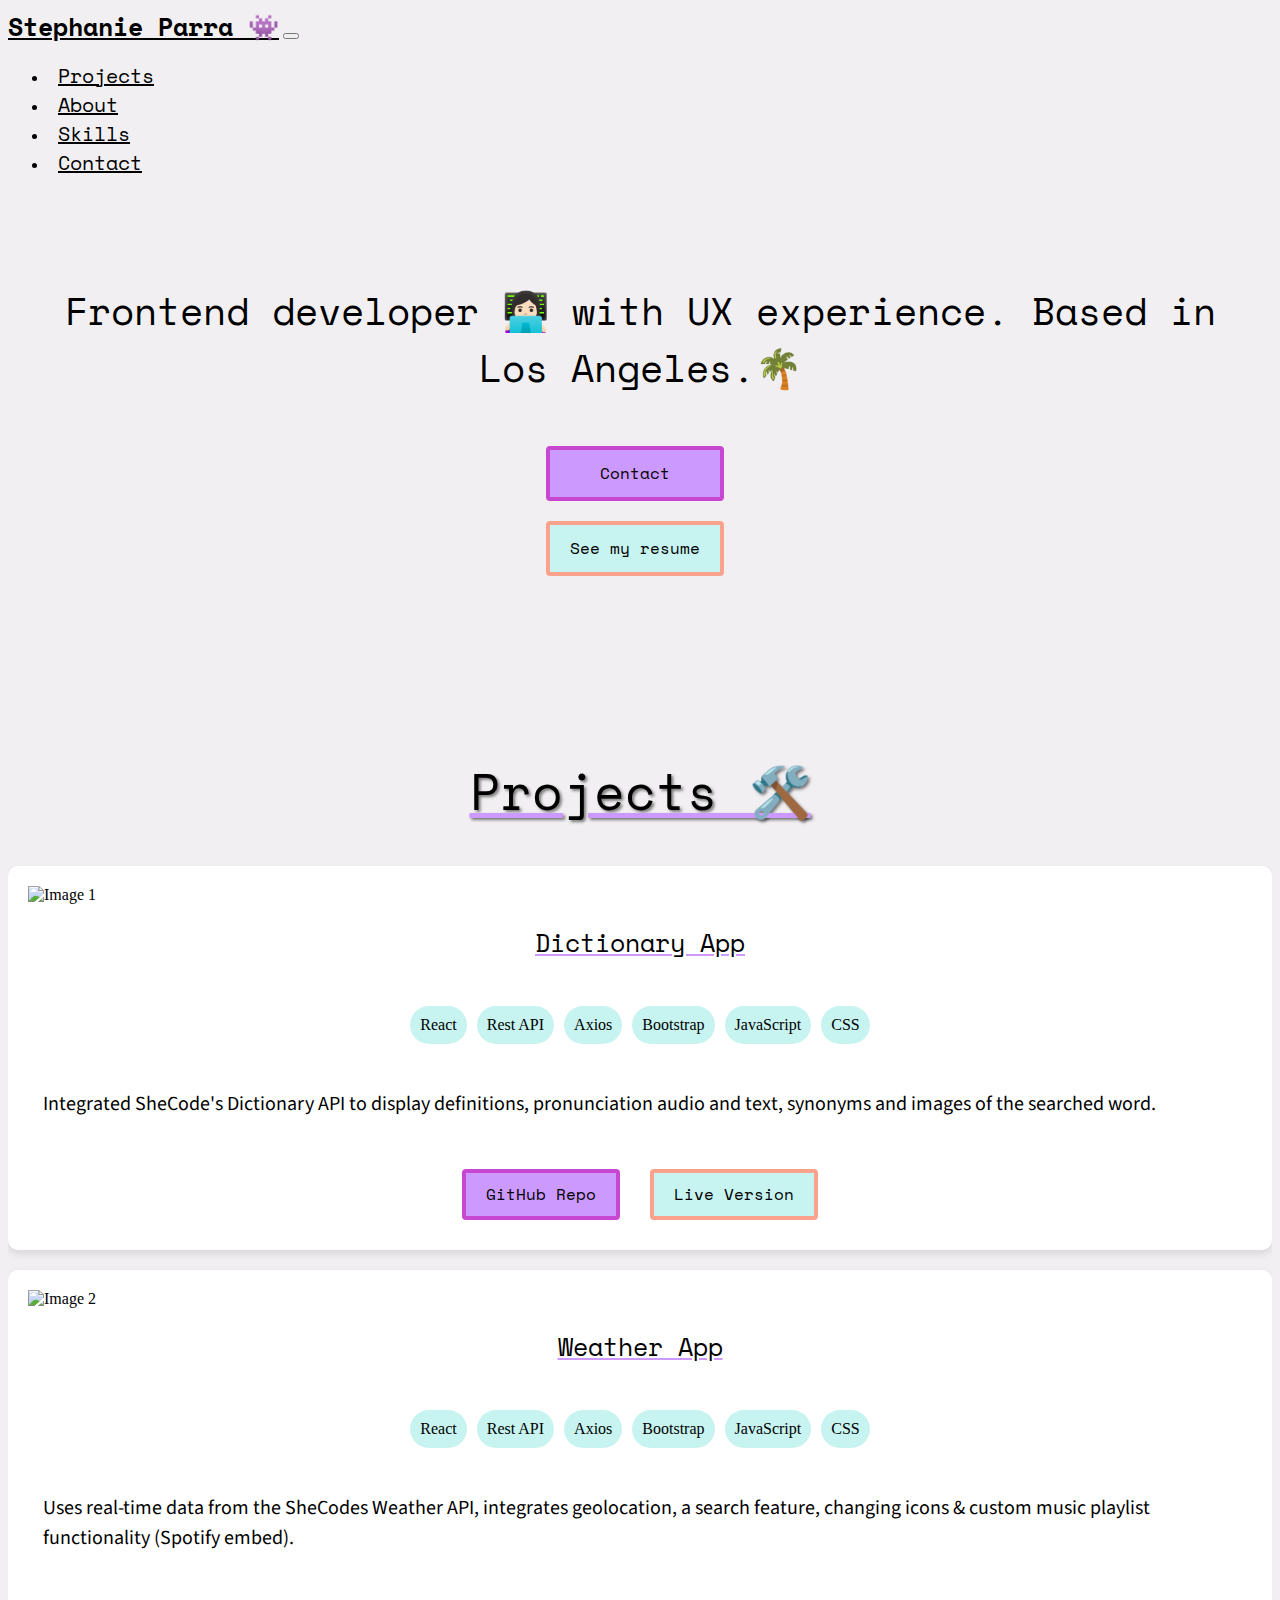
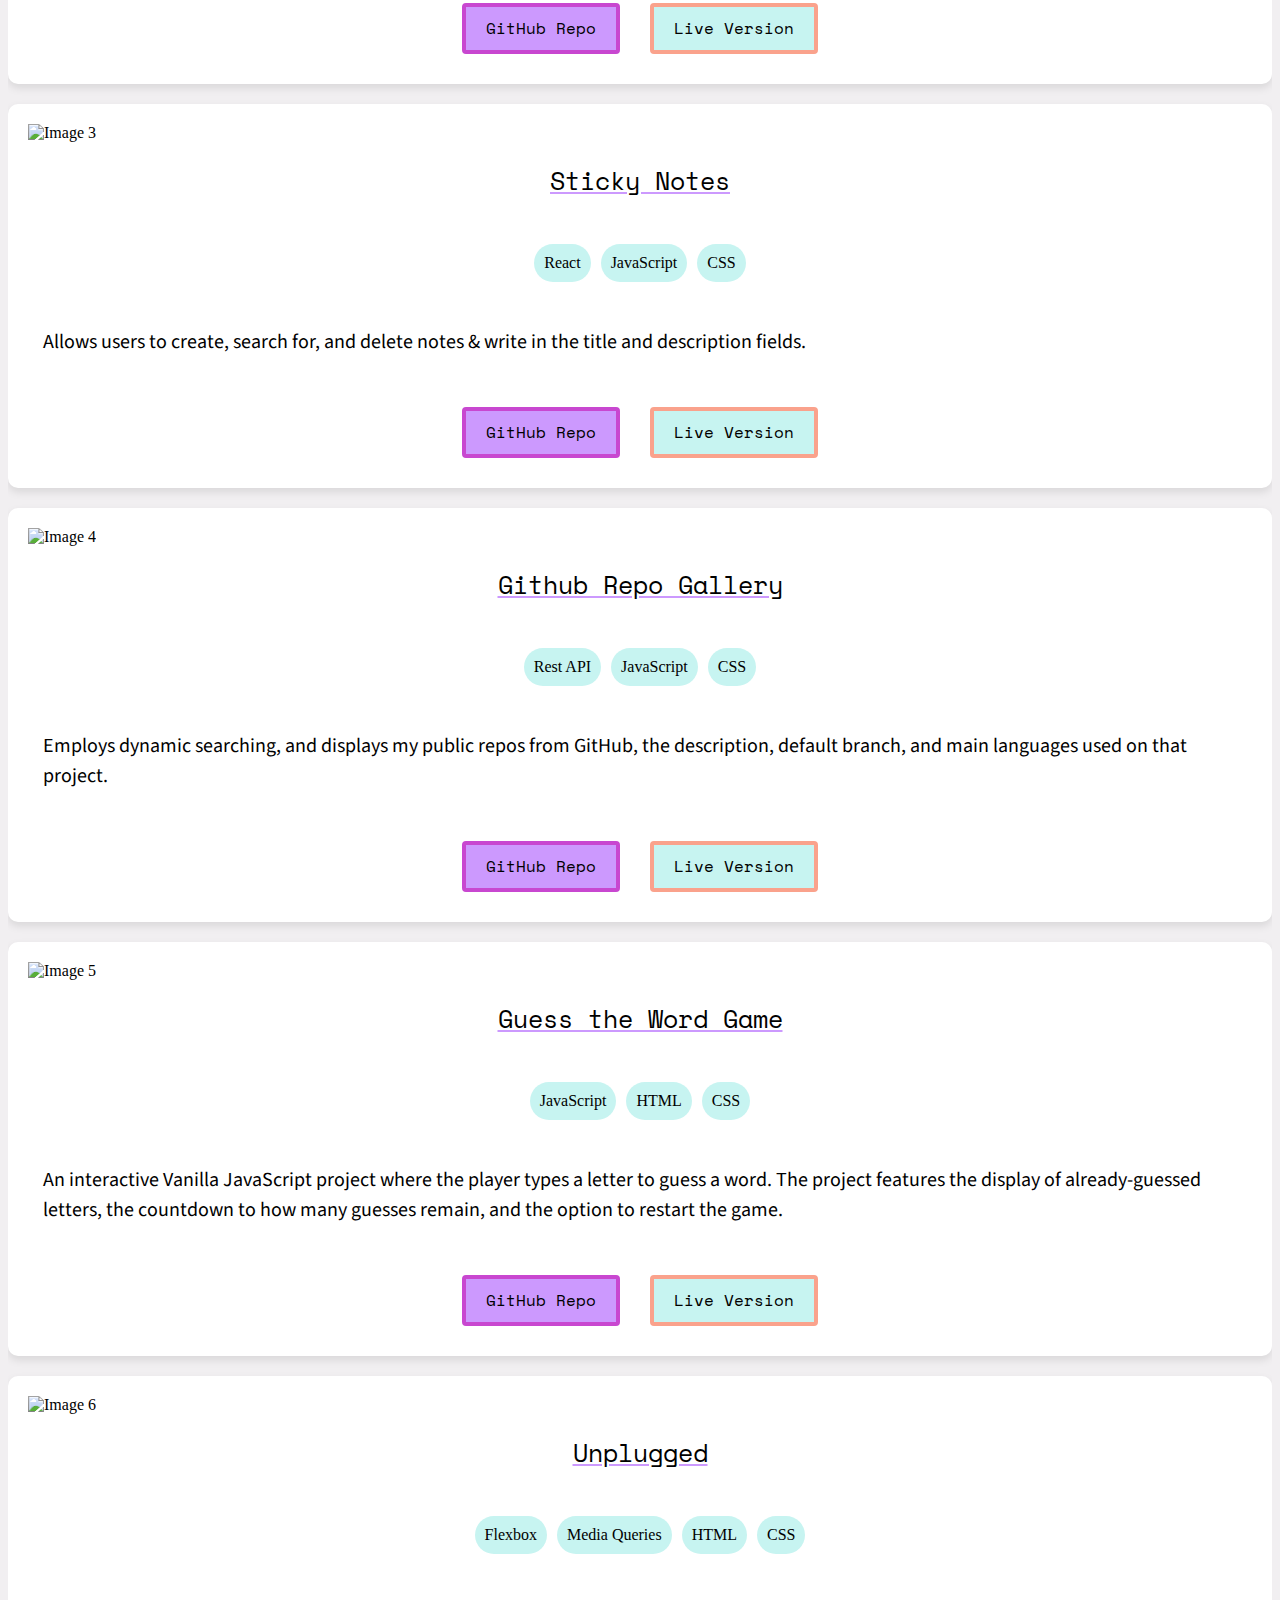
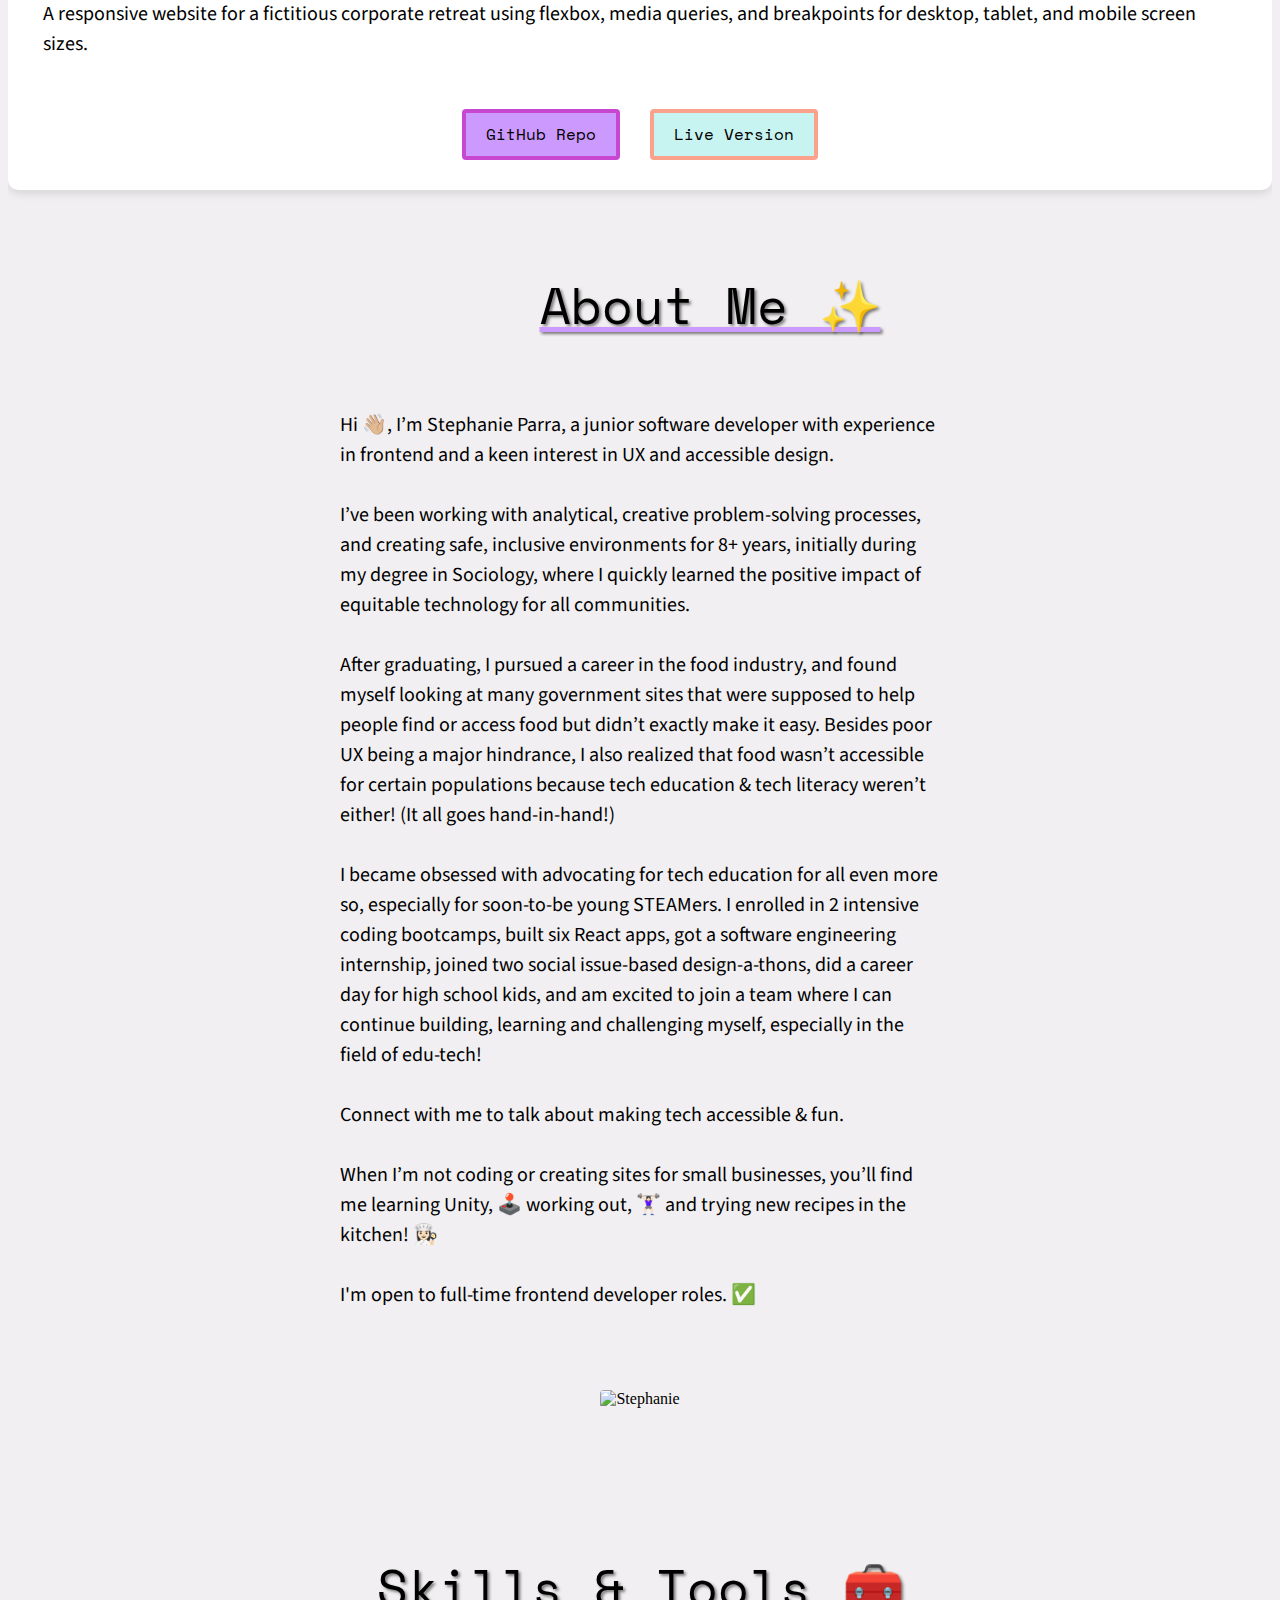
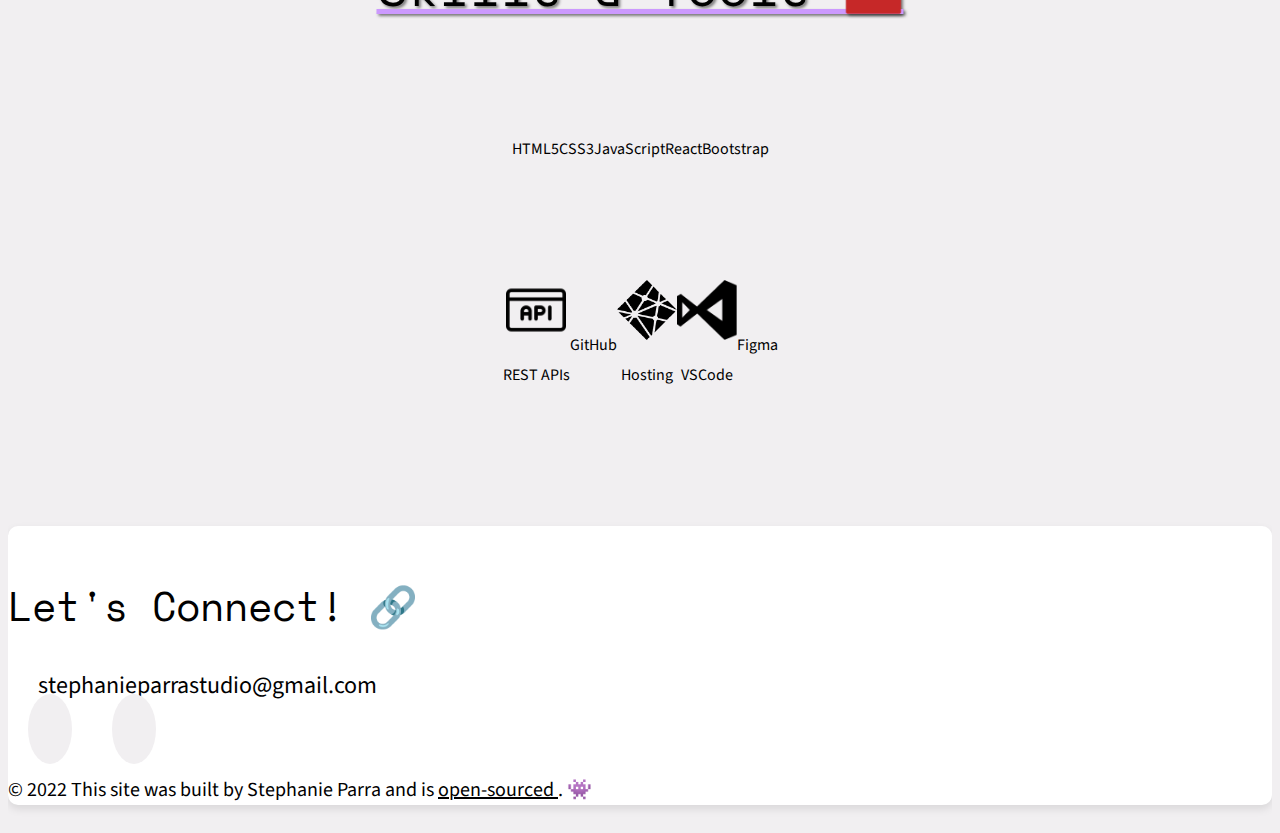
==== index.html @ 4e6ba832 "Added resume pdf link" ====
<!DOCTYPE html>
<html lang="en">
  <head>
    <meta charset="UTF-8" />
    <meta http-equiv="X-UA-Compatible" content="IE=edge" />
    <meta name="viewport" content="width=device-width, initial-scale=1.0" />
    <link
      href="https://cdn.jsdelivr.net/npm/bootstrap@5.1.3/dist/css/bootstrap.min.css"
      rel="stylesheet"
      integrity="sha384-1BmE4kWBq78iYhFldvKuhfTAU6auU8tT94WrHftjDbrCEXSU1oBoqyl2QvZ6jIW3"
      crossorigin="anonymous"
    />
    <script
      src="https://cdn.jsdelivr.net/npm/bootstrap@5.1.3/dist/js/bootstrap.bundle.min.js"
      integrity="sha384-ka7Sk0Gln4gmtz2MlQnikT1wXgYsOg+OMhuP+IlRH9sENBO0LRn5q+8nbTov4+1p"
      crossorigin="anonymous"
    ></script>
    <link rel="preconnect" href="https://fonts.googleapis.com" />
    <link rel="preconnect" href="https://fonts.gstatic.com" crossorigin />
    <link
      href="https://fonts.googleapis.com/css2?family=Source+Sans+3:ital,wght@0,200..900;1,200..900&family=Space+Mono:ital,wght@0,400;0,700;1,400;1,700&family=Spectral:ital,wght@0,200;0,300;0,400;0,500;0,600;0,700;0,800;1,200;1,300;1,400;1,500;1,600;1,700;1,800&display=swap"
      rel="stylesheet"
    />
    <script
      src="https://kit.fontawesome.com/14c6eb3156.js"
      crossorigin="anonymous"
    ></script>
    <link rel="stylesheet" href="src/styles.css" />
    <meta
      name="description"
      content="Stephanie Parra is a frontend developer interested in accessibility, optimal user experience
        & delightful design. She is based in Los Angeles."
    />
    <title>Frontend Developer | Stephanie Parra</title>
  </head>
  <body>
    <nav class="navbar navbar-expand-lg navbar-light bg-light">
      <div class="container">
        <a class="navbar-brand" href="/index.html" title="Stephanie Parra"
          >Stephanie Parra 👾</a
        >
        <button
          class="navbar-toggler"
          type="button"
          data-bs-toggle="collapse"
          data-bs-target="#navbarNav"
          aria-controls="navbarNav"
          aria-expanded="false"
          aria-label="Toggle navigation"
        >
          <span class="navbar-toggler-icon"></span>
        </button>
        <div class="collapse navbar-collapse" id="navbarNav">
          <ul class="navbar-nav navbar-right ms-auto">
            <li class="nav-item">
              <a
                class="nav-link"
                aria-current="page"
                href="#projects"
                title="Stephanie's Projects"
                >Projects
              </a>
            </li>
            <li class="nav-item">
              <a class="nav-link" href="#about" title="About Stephanie"
                >About</a
              >
            </li>
            <li class="nav-item">
              <a
                class="nav-link"
                href="#skills"
                title="Stephanie's Skills & Tools"
                >Skills
              </a>
            </li>
            <li class="nav-item">
              <a class="nav-link" href="#contact" title="Contact Stephanie"
                >Contact</a
              >
            </li>
          </ul>
        </div>
      </div>
    </nav>
    <div class="hero">
      <h1 class="text-center">
        Frontend developer 👩🏻‍💻 with UX experience. Based in Los Angeles.🌴
      </h1>
      <div class="hero-buttons">
        <div class="btn-group">
          <a href="#contact" title="Contact" class="primary-button btn-group"
            >Contact
          </a>
          <a
            href="https://pdflink.to/stephanieparraresume8-24/"
            target="_blank"
            title="Resume"
            class="secondary-button btn-group"
            rel="noopener noreferrer"
            >See my resume
          </a>
        </div>
      </div>
    </div>
    <div class="container">
      <p class="section-title" id="projects">Projects 🛠️</p>
      <div class="container mt-4">
        <!-- First row -->
        <div class="row">
          <!-- Image 1 -->
          <div class="col-12 col-md-6 mb-4">
            <div class="card">
              <img
                src="https://s3.amazonaws.com/shecodesio-production/uploads/files/000/131/828/original/portfolio-dictionary.png?1720216375"
                class="card-img-top"
                alt="Image 1"
              />
              <div class="card-body">
                <h3 class="card-title">Dictionary App</h3>
                <ul class="skills-used">
                  <li>React</li>
                  <li>Rest API</li>
                  <li>Axios</li>
                  <li>Bootstrap</li>
                  <li>JavaScript</li>
                  <li>CSS</li>
                </ul>
                <p class="card-text">
                  Integrated SheCode's Dictionary API to display definitions,
                  pronunciation audio and text, synonyms and images of the
                  searched word.
                </p>
                <div class="card-links">
                  <a
                    href="https://github.com/stephanieparra/dictionary-app"
                    title="github-repo"
                    class="github-repo-link"
                    target="_blank"
                    rel="noopener noreferrer"
                    >GitHub Repo</a
                  >
                  <a
                    href="https://react-dynamic-dictionary.netlify.app"
                    title="live-version-link"
                    class="live-version-link"
                    target="_blank"
                    rel="noopener noreferrer"
                    >Live Version</a
                  >
                </div>
              </div>
            </div>
          </div>
          <!-- Image 2 -->
          <div class="col-12 col-md-6 mb-4">
            <div class="card">
              <img
                src="https://s3.amazonaws.com/shecodesio-production/uploads/files/000/131/827/original/portfolio-weather.png?1720216315"
                class="card-img-top"
                alt="Image 2"
              />
              <div class="card-body">
                <h3 class="card-title">Weather App</h3>
                <ul class="skills-used">
                  <li>React</li>
                  <li>Rest API</li>
                  <li>Axios</li>
                  <li>Bootstrap</li>
                  <li>JavaScript</li>
                  <li>CSS</li>
                </ul>
                <p class="card-text">
                  Uses real-time data from the SheCodes Weather API, integrates
                  geolocation, a search feature, changing icons & custom music
                  playlist functionality (Spotify embed).
                </p>
                <div class="card-links">
                  <a
                    href="https://github.com/stephanieparra/react-weather-app"
                    title="github-repo"
                    class="github-repo-link"
                    target="_blank"
                    rel="noopener noreferrer"
                    >GitHub Repo</a
                  >
                  <a
                    href="https://react-vaporwave-weather-app.netlify.app"
                    title="live-version-link"
                    class="live-version-link"
                    target="_blank"
                    rel="noopener noreferrer"
                    >Live Version</a
                  >
                </div>
              </div>
            </div>
          </div>
        </div>
        <!-- Second row -->
        <div class="row">
          <!-- Image 3 -->
          <div class="col-12 col-md-6 mb-4">
            <div class="card">
              <img
                src="https://s3.amazonaws.com/shecodesio-production/uploads/files/000/131/829/original/portfolio-stickynotes.png?1720216434"
                class="card-img-top"
                alt="Image 3"
              />
              <div class="card-body">
                <h3 class="card-title">Sticky Notes</h3>
                <ul class="skills-used">
                  <li>React</li>
                  <li>JavaScript</li>
                  <li>CSS</li>
                </ul>
                <p class="card-text">
                  Allows users to create, search for, and delete notes & write
                  in the title and description fields.
                </p>
                <div class="card-links">
                  <a
                    href="https://github.com/stephanieparra/react-sticky-notes"
                    title="github-repo"
                    class="github-repo-link"
                    target="_blank"
                    rel="noopener noreferrer"
                    >GitHub Repo</a
                  >
                  <a
                    href="https://post-it-notes-react-app.netlify.app"
                    title="live-version-link"
                    class="live-version-link"
                    target="_blank"
                    rel="noopener noreferrer"
                    >Live Version</a
                  >
                </div>
              </div>
            </div>
          </div>
          <!-- Image 4 -->
          <div class="col-12 col-md-6 mb-4">
            <div class="card">
              <img
                src="https://s3.amazonaws.com/shecodesio-production/uploads/files/000/131/830/original/portfolio-github.png?1720216504"
                class="card-img-top"
                alt="Image 4"
              />
              <div class="card-body">
                <h3 class="card-title">Github Repo Gallery</h3>
                <ul class="skills-used">
                  <li>Rest API</li>
                  <li>JavaScript</li>
                  <li>CSS</li>
                </ul>
                <p class="card-text">
                  Employs dynamic searching, and displays my public repos from
                  GitHub, the description, default branch, and main languages
                  used on that project.
                </p>
                <div class="card-links">
                  <a
                    href="https://github.com/stephanieparra/github-repo-gallery"
                    title="github-repo"
                    class="github-repo-link"
                    target="_blank"
                    rel="noopener noreferrer"
                    >GitHub Repo</a
                  >
                  <a
                    href="https://gh-repo-gallery.netlify.app"
                    title="live-version-link"
                    class="live-version-link"
                    target="_blank"
                    rel="noopener noreferrer"
                    >Live Version</a
                  >
                </div>
              </div>
            </div>
          </div>
        </div>
        <!-- Third row -->
        <div class="row justify-content-center">
          <!-- Image 5 -->
          <div class="col-12 col-md-6 mb-4">
            <div class="card">
              <img
                src="https://s3.amazonaws.com/shecodesio-production/uploads/files/000/131/831/original/portfolio-game.png?1720216570"
                class="card-img-top"
                alt="Image 5"
              />
              <div class="card-body">
                <h3 class="card-title">Guess the Word Game</h3>
                <ul class="skills-used">
                  <li>JavaScript</li>
                  <li>HTML</li>
                  <li>CSS</li>
                </ul>
                <p class="card-text">
                  An interactive Vanilla JavaScript project where the player
                  types a letter to guess a word. The project features the
                  display of already-guessed letters, the countdown to how many
                  guesses remain, and the option to restart the game.
                </p>
                <div class="card-links">
                  <a
                    href="https://github.com/stephanieparra/guess-the-word-project"
                    title="github-repo"
                    class="github-repo-link"
                    target="_blank"
                    rel="noopener noreferrer"
                    >GitHub Repo</a
                  >
                  <a
                    href="https://javascript-guess-word-game.netlify.app"
                    title="live-version-link"
                    class="live-version-link"
                    target="_blank"
                    rel="noopener noreferrer"
                    >Live Version</a
                  >
                </div>
              </div>
            </div>
          </div>
          <!-- Image 6 -->
          <div class="col-12 col-md-6 mb-4">
            <div class="card">
              <img
                src="https://s3.amazonaws.com/shecodesio-production/uploads/files/000/132/594/original/portfolio-unplugged.png?1720645392"
                class="card-img-top"
                alt="Image 6"
              />
              <div class="card-body">
                <h3 class="card-title">Unplugged</h3>
                <ul class="skills-used">
                  <li>Flexbox</li>
                  <li>Media Queries</li>
                  <li>HTML</li>
                  <li>CSS</li>
                </ul>
                <p class="card-text">
                  A responsive website for a fictitious corporate retreat using
                  flexbox, media queries, and breakpoints for desktop, tablet,
                  and mobile screen sizes.
                </p>
                <div class="card-links">
                  <a
                    href="https://github.com/stephanieparra/unplugged"
                    title="github-repo"
                    class="github-repo-link"
                    target="_blank"
                    rel="noopener noreferrer"
                    >GitHub Repo</a
                  >
                  <a
                    href="https://unplugged-responsive.netlify.app"
                    title="live-version-link"
                    class="live-version-link"
                    target="_blank"
                    rel="noopener noreferrer"
                    >Live Version</a
                  >
                </div>
              </div>
            </div>
          </div>
        </div>
      </div>
    </div>
    <div class="row mb-5">
      <div class="col-12">
        <p class="section-title container" id="about">About Me ✨</p>
      </div>
      <div class="about-section">
        <div class="row">
          <div class="col-lg-6">
            <p>
              Hi 👋🏼, I’m Stephanie Parra, a junior software developer with
              experience in frontend and a keen interest in UX and accessible
              design.<br />
              <br />
              I’ve been working with analytical, creative problem-solving
              processes, and creating safe, inclusive environments for 8+ years,
              initially during my degree in Sociology, where I quickly learned
              the positive impact of equitable technology for all
              communities.<br />
              <br />
              After graduating, I pursued a career in the food industry, and
              found myself looking at many government sites that were supposed
              to help people find or access food but didn’t exactly make it
              easy. Besides poor UX being a major hindrance, I also realized
              that food wasn’t accessible for certain populations because tech
              education & tech literacy weren’t either! (It all goes
              hand-in-hand!) <br />
              <br />
              I became obsessed with advocating for tech education for all even
              more so, especially for soon-to-be young STEAMers. I enrolled in 2
              intensive coding bootcamps, built six React apps, got a software
              engineering internship, joined two social issue-based
              design-a-thons, did a career day for high school kids, and am
              excited to join a team where I can continue building, learning and
              challenging myself, especially in the field of edu-tech!<br />
              <br />
              Connect with me to talk about making tech accessible & fun. <br />
              <br />
              When I’m not coding or creating sites for small businesses, you’ll
              find me learning Unity, 🕹️ working out, 🏋🏻‍♀️ and trying new recipes
              in the kitchen! 👩🏻‍🍳<br />
              <br />
              I'm open to full-time frontend developer roles. ✅
            </p>
          </div>
          <div
            class="col-lg-6 d-flex justify-content-center justify-content-lg-start"
          >
            <img
              src="https://s3.amazonaws.com/shecodesio-production/uploads/files/000/131/832/original/portfolio-headshot.png?1720216728"
              class="img-fluid profile-pic align-self-start"
              alt="Stephanie"
            />
          </div>
        </div>
      </div>
      <div class="skills-section" id="skills">
        <h2 class="section-title text-center">Skills & Tools 🧰</h2>
        <div class="container">
          <div class="row row-skills justify-content-center">
            <div class="col-6 col-md-4 col-lg-2 skill-item">
              <i class="fab fa-html5 skill-icon"></i>
              <p class="skill-title">HTML5</p>
            </div>
            <div class="col-6 col-md-4 col-lg-2 skill-item">
              <i class="fab fa-css3-alt skill-icon"></i>
              <p class="skill-title">CSS3</p>
            </div>
            <div class="col-6 col-md-4 col-lg-2 skill-item">
              <i class="fab fa-js-square skill-icon"></i>
              <p class="skill-title">JavaScript</p>
            </div>
            <div class="col-6 col-md-4 col-lg-2 skill-item">
              <i class="fab fa-react skill-icon"></i>
              <p class="skill-title">React</p>
            </div>
            <div class="col-6 col-md-4 col-lg-2 skill-item">
              <i class="fab fa-bootstrap skill-icon"></i>
              <p class="skill-title">Bootstrap</p>
            </div>
          </div>
          <div class="row row-skills justify-content-center">
            <div class="col-6 col-md-4 col-lg-2 skill-item">
              <img
                src="images/api.png"
                class="skill-icon"
                width="60"
                alt="API Icon"
              />
              <p class="skill-title">REST APIs</p>
            </div>
            <div class="col-6 col-md-4 col-lg-2 skill-item">
              <i class="fab fa-github-square skill-icon"></i>
              <p class="skill-title">GitHub</p>
            </div>
            <div class="col-6 col-md-4 col-lg-2 skill-item">
              <img
                src="images/netlify.png"
                class="skill-icon"
                width="60"
                alt="Netlify Icon"
              />
              <p class="skill-title">Hosting</p>
            </div>
            <div class="col-6 col-md-4 col-lg-2 skill-item">
              <img
                src="images/vscode.png"
                class="skill-icon"
                width="60"
                alt="VSCode Icon"
              />
              <p class="skill-title">VSCode</p>
            </div>
            <div class="col-6 col-md-4 col-lg-2 skill-item">
              <i class="fab fa-figma skill-icon"></i>
              <p class="skill-title">Figma</p>
            </div>
          </div>
        </div>
      </div>
    </div>
    <footer>
      <div class="d-flex flex-column align-items-center mb-3">
        <h2 id="contact">Let's Connect! 🔗</h2>
        <a
          href="mailto:stephanieparrastudio@gmail.com"
          class="email-link"
          title="Stephanie's email"
          target="_blank"
          rel="noopener noreferrer"
          >stephanieparrastudio@gmail.com
        </a>
      </div>
      <div class="social-links d-flex justify-content-center">
        <a
          href="https://github.com/stephanieparra"
          target="_blank"
          rel="noopener noreferrer"
          title="Github Profile"
          ><i class="fab fa-github"></i>
        </a>
        <a
          href="https://www.linkedin.com/in/stephanieparradev/"
          target="_blank"
          rel="noopener noreferrer"
          title="LinkedIn Profile"
          ><i class="fab fa-linkedin"></i>
        </a>
      </div>
      <p class="text-center mt-5" id="copyright">
        © 2022 This site was built by Stephanie Parra and is
        <a
          href="https://github.com/stephanieparra/portfolio-project"
          target="_blank"
          rel="noopener noreferrer"
          title="Github Profile"
          class="open-sourced"
          >open-sourced </a
        >. 👾
      </p>
    </footer>
  </body>
</html>
---- src/styles.css ----
:root {
  --heading-font-family: "Space Mono", monospace;
  --default-font-family: "Source Sans 3", sans-serif;
  --heading-color: #000;
  --default-color: #000;
  --branding-color: #faa28c;
  --secondary-color: #c847d0;
  --tertiary-color: #c7f4f1;
  --fourth-color: #cc99fe;
}

/* Global Styles */

body,
html {
  background-color: #f1eff1;
  overflow-x: hidden;
}

h1 {
  color: var(--heading-color);
  font-family: var(--heading-font-family);
  font-weight: normal;
  font-size: 38px;
  margin: 105px 20px 30px 20px;
}

h2 {
  color: var(--heading-color);
  font-size: 40px;
  font-family: var(--heading-font-family);
  font-weight: normal;
}

h3 {
  color: var(--heading-color);
  font-size: 25px;
  font-family: var(--heading-font-family);
  font-weight: normal;
}

p {
  font-family: var(--default-font-family);
  font-weight: normal;
  font-size: 20px;
  line-height: 30px;
}

a {
  color: var(--default-color);
}

/* Navigation */

.navbar-nav a {
  font-family: var(--heading-font-family);
  font-size: 20px;
}

.navbar-light .navbar-nav .nav-link {
  color: #000;
}

.nav-item {
  padding: 0 10px;
}

.nav-item:hover {
  text-decoration: underline;
  text-decoration-color: var(--branding-color);
}

.navbar-brand {
  font-family: var(--heading-font-family);
  font-size: 25px;
  font-weight: bold;
  padding: 0;
}

/* Hero Section */

.hero {
  padding-bottom: 70px;
  margin: 0;
  text-align: center;
}

.hero h1 {
  margin-bottom: 30px;
}

.hero-buttons {
  display: flex;
  justify-content: center;
  flex-wrap: wrap;
  gap: 20px;
  margin: 0 10px 10px 0;
  align-items: center;
  text-align: center;
}

.btn-group {
  margin: 0 10px;
}

.primary-button,
.secondary-button {
  padding: 10px 20px;
  text-decoration: none;
  display: flex;
  justify-content: center;
  align-items: center;
  border-radius: 4px;
  transition: background-color 0.3s ease;
  font-family: var(--heading-font-family);
  font-size: 1rem;
  line-height: 27px;
  min-width: 100px;
  margin: 20px;
}

.primary-button {
  background: var(--fourth-color);
  border: 4px solid var(--secondary-color);
  color: var(--default-color);
}

.primary-button:hover {
  color: var(--default-color);
  background: var(--secondary-color);
  border: 4px solid var(--fourth-color);
}

.secondary-button {
  background: var(--tertiary-color);
  border: 4px solid var(--branding-color);
  border-radius: 4px;
  color: var(--default-color);
}

.secondary-button:hover {
  color: var(--default-color);
  background: var(--branding-color);
  border: 4px solid var(--tertiary-color);
}

/* Section Title Styling */

.section-title {
  color: #000;
  font-size: 50px;
  font-family: var(--heading-font-family);
  padding: 100px 20px 10px 20px;
  text-shadow: 2px 2px 3px rgba(0, 0, 0, 0.5);
  text-decoration: underline #cc99fe;
}

/* Project Section: Card Styling */

.card {
  background-color: #fff;
  border-radius: 10px;
  box-shadow: 0 4px 8px rgba(0, 0, 0, 0.1);
  padding: 20px;
  margin: 20px auto;
}

.card-title {
  text-align: center;
  margin: 20px 0 40px 0;
  text-decoration: underline #cc99fe;
  font-weight: normal;
}

.card-text {
  font-size: 20px;
  line-height: 1.5;
  color: #000;
  text-align: left;
  margin: 40px 20px 40px 15px;
}

.skills-used {
  font: var(--default-font-family);
  list-style-type: none;
  padding: 0;
  display: flex;
  justify-content: center;
  flex-wrap: wrap;
}

.skills-used li {
  display: inline-block;
  margin: 5px;
  padding: 10px;
  background-color: #c7f4f1;
  color: #000;
  border-radius: 25px;
  font-size: 16px;
  text-align: center;
}

.card-links {
  display: flex;
  justify-content: center;
  gap: 10px;
  margin-top: 20px;
}

.github-repo-link,
.live-version-link {
  display: inline-block;
  border-radius: 4px;
  font-size: 16px;
  line-height: 27px;
  padding: 8px 20px;
  text-decoration: none;
  margin: 10px;
  transition: background-color 0.3s ease;
}

.github-repo-link {
  background: var(--fourth-color);
  border: 4px solid var(--secondary-color);
  color: var(--default-color);
  font-family: var(--heading-font-family);
}

.github-repo-link:hover {
  color: var(--default-color);
  background: var(--secondary-color);
  border: 4px solid var(--fourth-color);
}

.live-version-link {
  background: var(--tertiary-color);
  border: 4px solid var(--branding-color);
  color: var(--default-color);
  font-family: var(--heading-font-family);
}

.live-version-link:hover {
  color: var(--default-color);
  background: var(--branding-color);
  border: 4px solid var(--tertiary-color);
}

/*About Section*/

.about-section {
  text-align: center;
  display: flex;
  flex-direction: column;
  align-items: center;
}

#about {
  padding-left: 160px;
}

.about-section p {
  padding: 30px;
  margin: 0 auto;
  max-width: 600px;
  text-align: left;
}

.profile-pic {
  border-radius: 4px;
  height: 320px;
  max-width: 100%;
  margin-top: 20px;
}

/* Skills Section */

.skill-item {
  display: flex;
  flex-direction: column;
  align-items: center;
  justify-content: center;
  margin-bottom: 20px;
  text-align: center;
}

.skill-icon {
  font-size: 3rem;
  margin-bottom: 10px;
  display: block;
}

.skill-title {
  margin-top: 10px;
  font-size: 16px;
  text-align: center;
  font-family: var(--default-font-family);
}

.row-skills {
  margin-top: 80px;
  display: flex;
  flex-wrap: wrap;
  justify-content: center;
}

.row.row-skills {
  margin-right: 0;
  margin-left: 0;
}

.row.row-skills > [class*="col-"] {
  padding-right: 0;
  padding-left: 0;
}

/* Footer */

footer {
  margin-top: 100px;
  max-width: 100%;
  border-radius: 10px;
  box-shadow: 0 4px 8px rgba(0, 0, 0, 0.1);
  background: #ffffff;
}

footer h2 {
  padding-top: 50px;
}

footer .email-link {
  text-decoration: none;
  color: #000;
  font-size: 24px;
  text-align: center;
  font-family: var(--default-font-family);
  margin: 30px;
  font-weight: normal;
}

footer .email-link:hover {
  color: var(--secondary-color);
}

footer .social-links a {
  margin: 30px 20px;
  color: #000;
  font-size: 45px;
  background-color: #f1eff1;
  border-radius: 50%;
  padding: 10px 22px;
  transition: all 100ms ease-in-out;
}

footer .social-links a:hover {
  background: var(--branding-color);
}

a.open-sourced:hover {
  color: var(--branding-color);
}

/* Media Queries*/

/* For screens 430px wide and smaller */
@media (max-width: 430px) {
  .skill-item {
    margin-bottom: 20px;
    text-align: center;
    align-items: center;
  }

  .skill-title {
    margin-top: 10px;
    font-size: 16px;
    text-align: center;
    width: 100%;
  }
}

@media (max-width: 576px) {
  .hero-buttons a {
    width: 100%;
    text-align: center;
  }

  .skills-section .col-2 {
    width: 1%;
    margin-bottom: 20px;
  }

  .skill-title p {
    text-align: center;
  }
}

/* Media Query for iPad Mini and iPad Air */
@media (max-width: 1024px) {
  .row-skills {
    display: flex;
    flex-wrap: wrap;
    justify-content: center;
    gap: 20px;
  }

  .row-skills .col-2 {
    width: 20%;
    text-align: center;
  }

  .skill-title {
    margin-top: 10px;
    font-size: 14px;
  }
}

/* Media Query specifically for iPad Air */
@media (max-width: 1180px) {
  .row-skills .col-2 {
    width: 25%;
  }
}

/* Media Query for iPad Pro */
@media (max-width: 1024px) and (max-height: 1366px) {
  .about-section {
    flex-direction: column;
    align-items: center;
    text-align: center;
  }

  #about {
    padding-left: 60px;
  }

  .section-title {
    text-align: center;
    padding-top: 50px;
  }

  .about-section p {
    max-width: 80%;
    margin: 20px auto;
  }

  .profile-pic {
    max-width: 100%;
    margin-top: 50px;
  }

  .row-skills {
    display: flex;
    flex-wrap: wrap;
    justify-content: center;
  }

  .row-skills .col-2 {
    width: 15%;
    text-align: center;
    margin-bottom: 10px;
  }

  .skill-title {
    text-align: center;
    justify-content: center;
    margin-left: 3px;
  }
}

@media (min-width: 912px) and (max-width: 1368px) {
  .about-section {
    justify-content: center;
  }

  .section-title {
    text-align: center;
    padding-top: 50px;
  }

  .profile-pic {
    margin-bottom: 60px;
  }
}

@media (min-width: 992px) {
  .about-section {
    display: flex;
    justify-content: center;
    align-items: center;
  }

  .about-section p {
    flex: 1;
    text-align: left;
  }

  .profile-pic {
    margin: 50px;
  }
}

@media (max-width: 900px) {
  h1 {
    font-size: 28px;
    padding-top: 0;
    line-height: 1.5;
    margin-top: 75px;
  }

  h2 {
    font-size: 25px;
    text-align: center;
  }

  .hero {
    padding-bottom: 55px;
    margin: 0;
  }

  .section-title {
    font-size: 25px;
    padding-top: 20px;
    text-align: center;
  }

  .primary-button {
    font-size: 18px;
  }

  .secondary-button {
    font-size: 18px;
  }

  .btn-group {
    margin: 3px 3px;
  }

  .about-section {
    text-align: center;
  }

  .about-section p {
    padding-left: 50px;
  }

  .profile-pic {
    max-width: 100%;
    height: 180px;
    padding-bottom: 20px;
    margin: 20px 0px 0px 0px;
  }

  .skills-section {
    text-align: center;
    margin-top: 85px;
  }

  footer {
    width: 100%;
  }

  footer .email-link {
    font-size: 14px;
  }

  footer .social-links a {
    margin: 28px 10px;
    color: #000;
    font-size: 25px;
    background-color: #f1eff1;
    border-radius: 50%;
    padding: 14px 22px;
    transition: all 100ms ease-in-out;
  }

  #copyright {
    font-family: var(--default-font-family);
    font-weight: normal;
    font-size: 12px;
    line-height: 30px;
  }
}
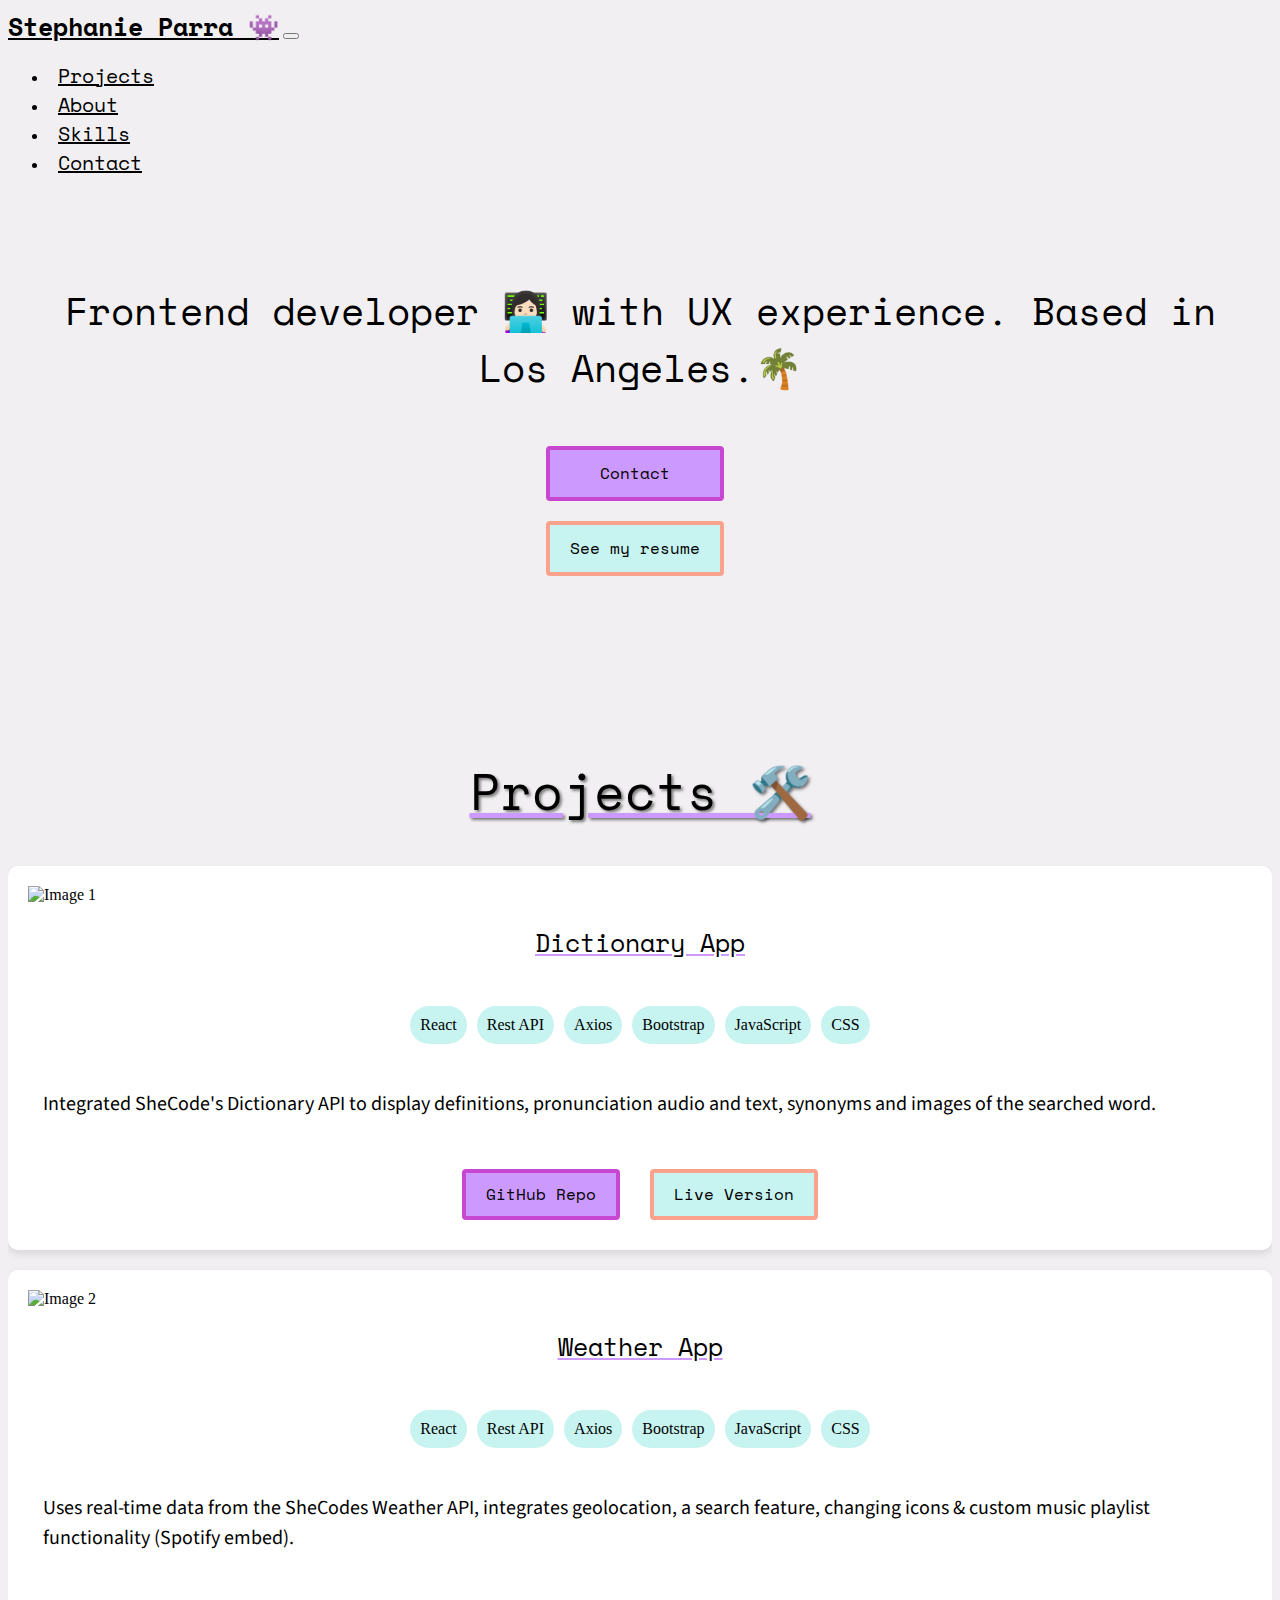
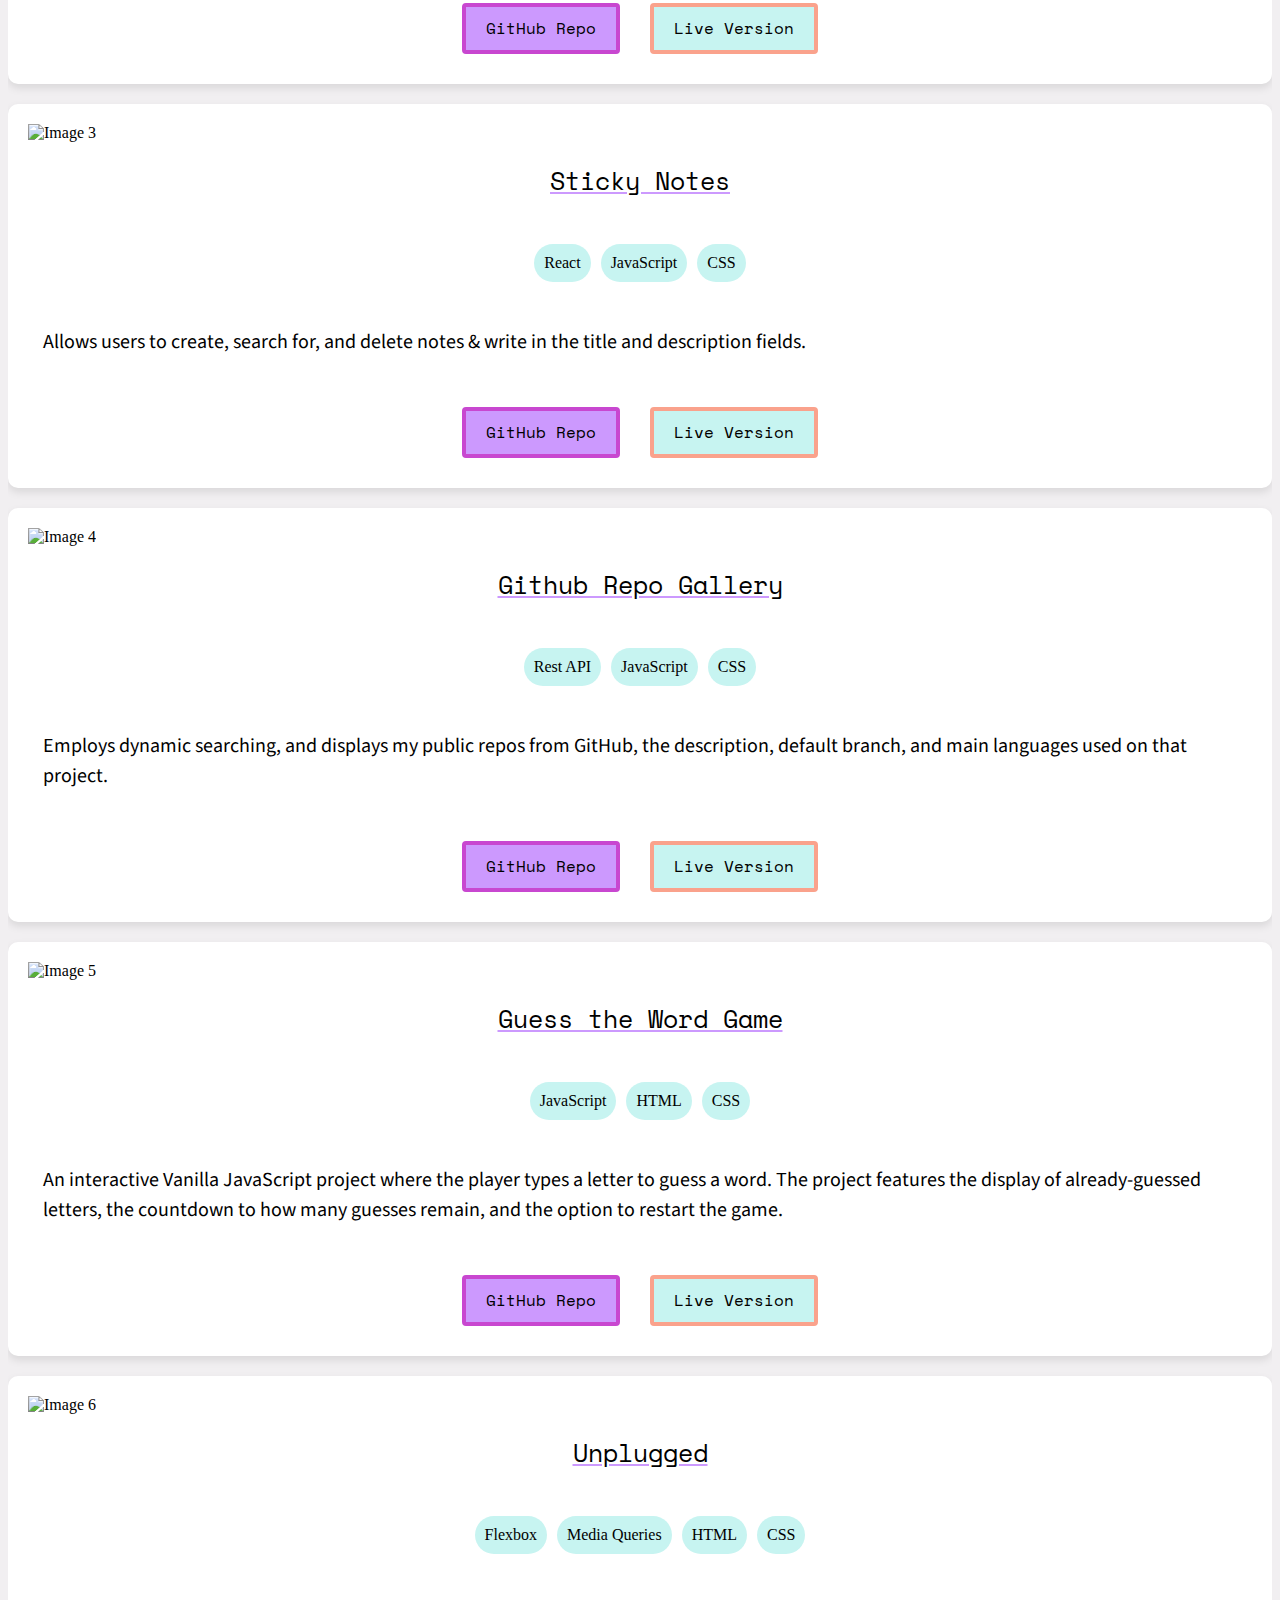
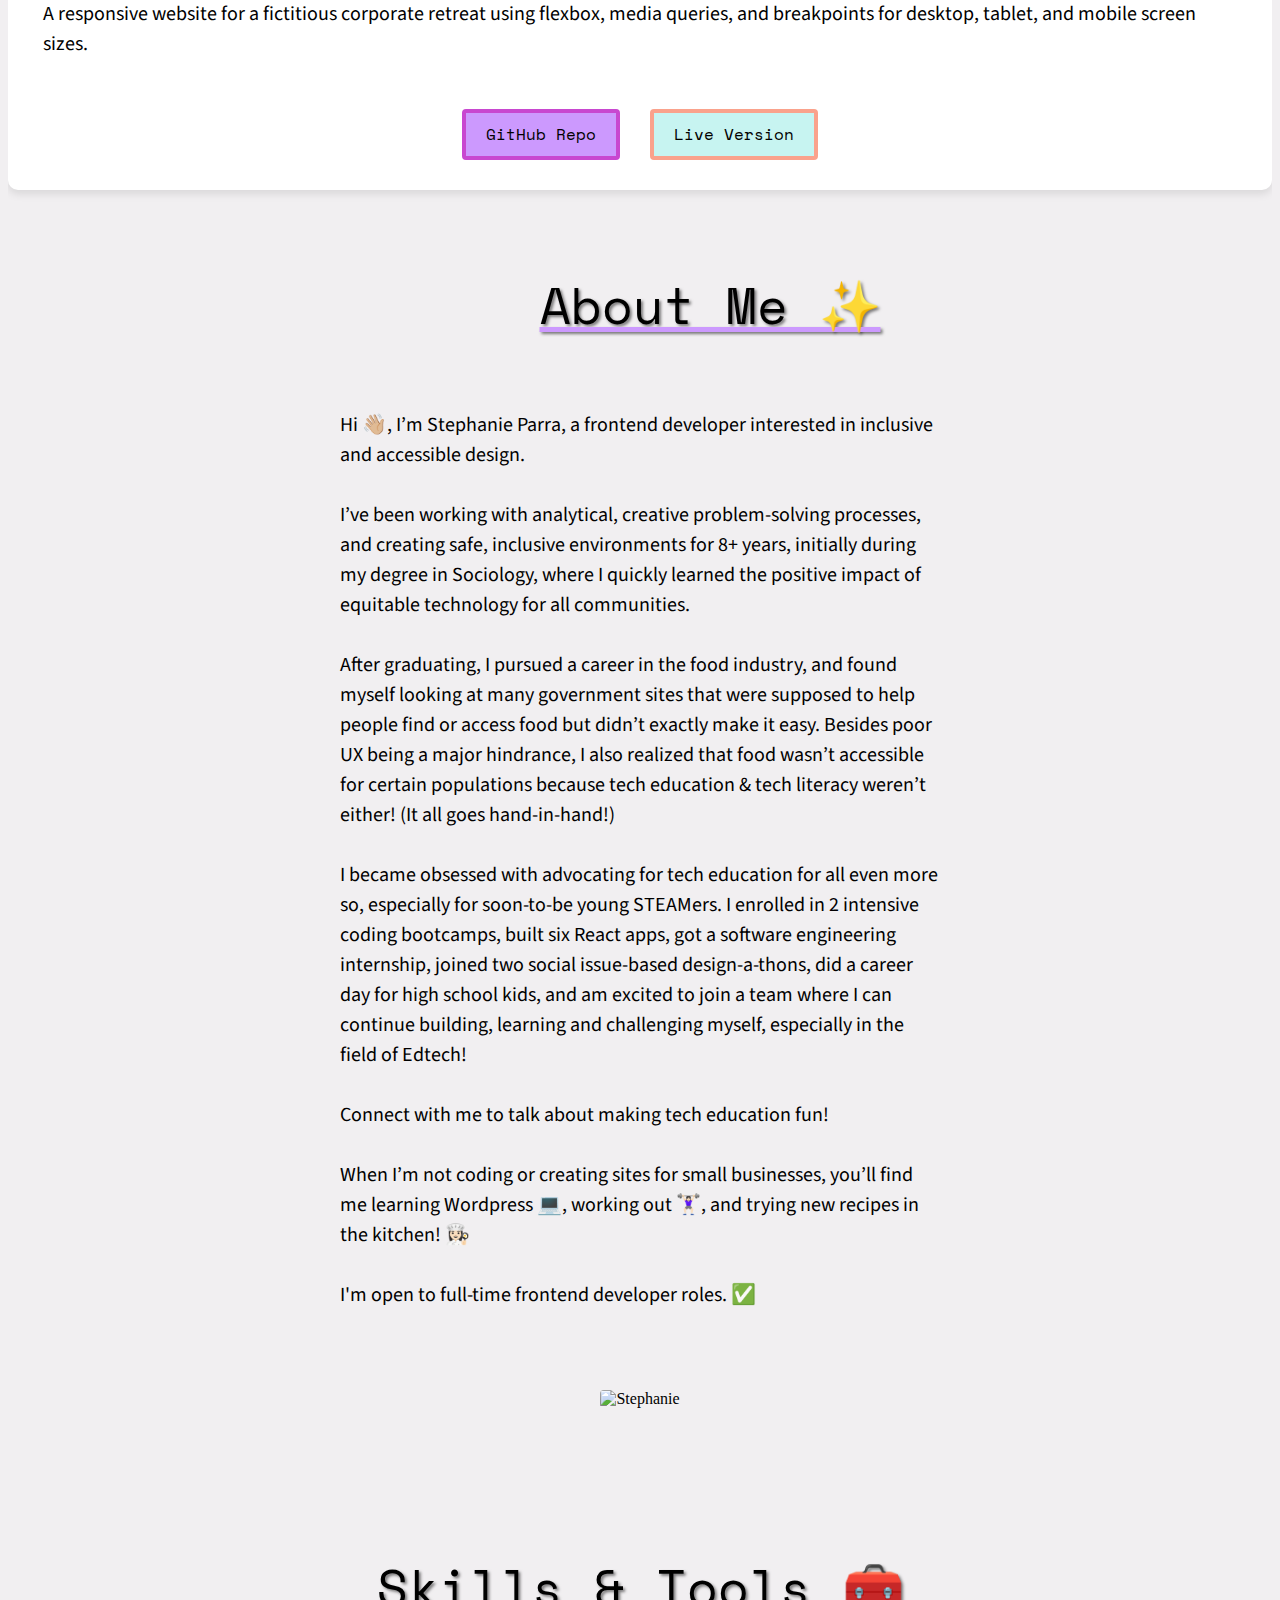
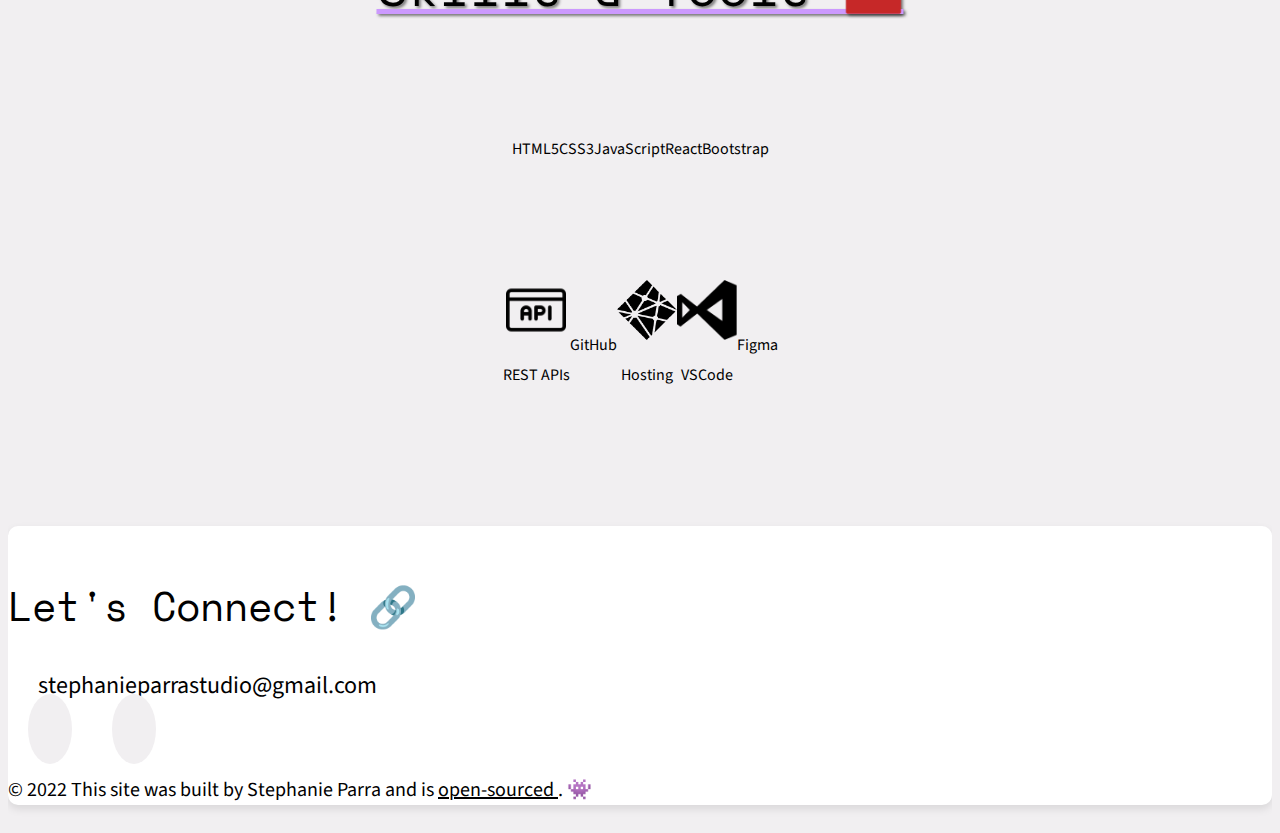
==== commit 65a9f82e: "Edited about me section" ====
--- a/index.html
+++ b/index.html
@@ -93,7 +93,7 @@
             >Contact
           </a>
           <a
-            href="https://pdflink.to/stephanieparraresume8-24/"
+            href="https://pdflink.to/stephanie-parra-resume/"
             target="_blank"
             title="Resume"
             class="secondary-button btn-group"
@@ -378,9 +378,8 @@
         <div class="row">
           <div class="col-lg-6">
             <p>
-              Hi 👋🏼, I’m Stephanie Parra, a junior software developer with
-              experience in frontend and a keen interest in UX and accessible
-              design.<br />
+              Hi 👋🏼, I’m Stephanie Parra, a frontend developer interested in
+              inclusive and accessible design.<br />
               <br />
               I’ve been working with analytical, creative problem-solving
               processes, and creating safe, inclusive environments for 8+ years,
@@ -402,13 +401,13 @@
               engineering internship, joined two social issue-based
               design-a-thons, did a career day for high school kids, and am
               excited to join a team where I can continue building, learning and
-              challenging myself, especially in the field of edu-tech!<br />
+              challenging myself, especially in the field of Edtech!<br />
               <br />
-              Connect with me to talk about making tech accessible & fun. <br />
+              Connect with me to talk about making tech education fun! <br />
               <br />
               When I’m not coding or creating sites for small businesses, you’ll
-              find me learning Unity, 🕹️ working out, 🏋🏻‍♀️ and trying new recipes
-              in the kitchen! 👩🏻‍🍳<br />
+              find me learning Wordpress 💻, working out 🏋🏻‍♀️, and trying new
+              recipes in the kitchen! 👩🏻‍🍳<br />
               <br />
               I'm open to full-time frontend developer roles. ✅
             </p>
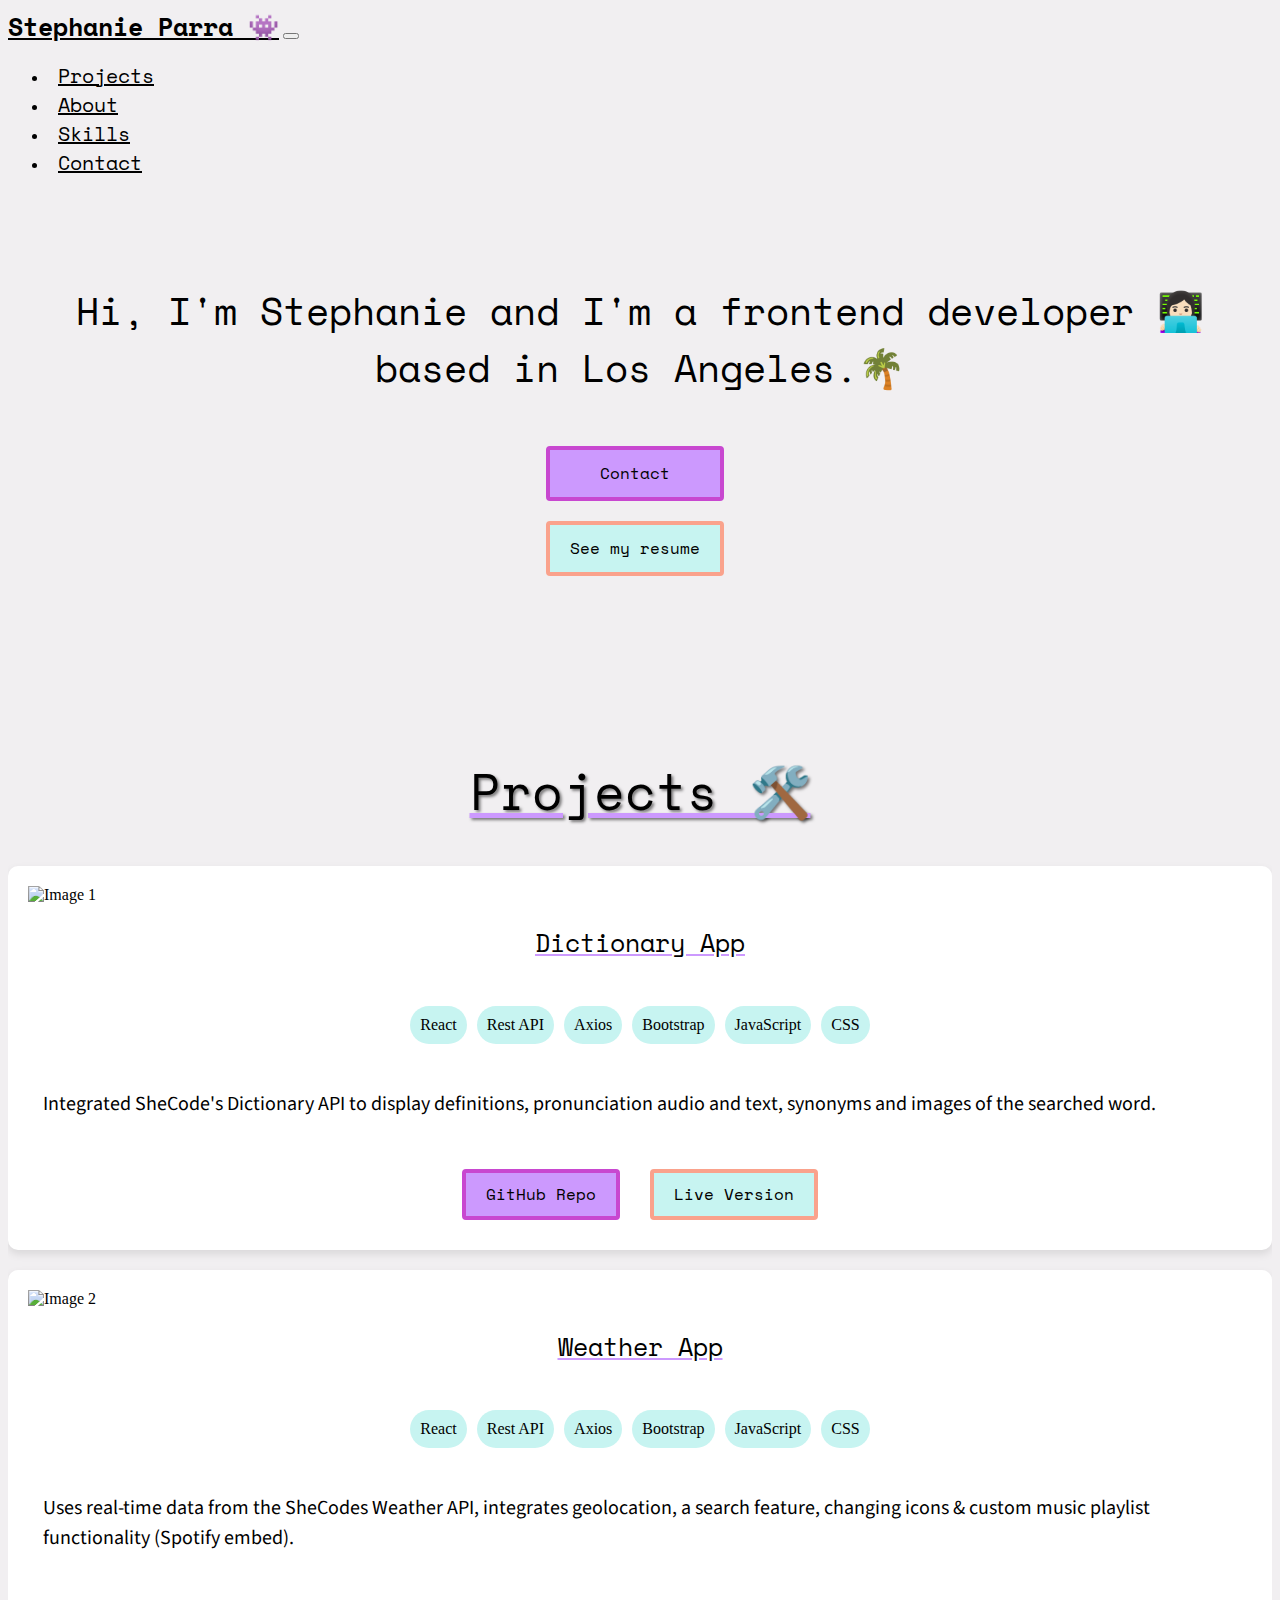
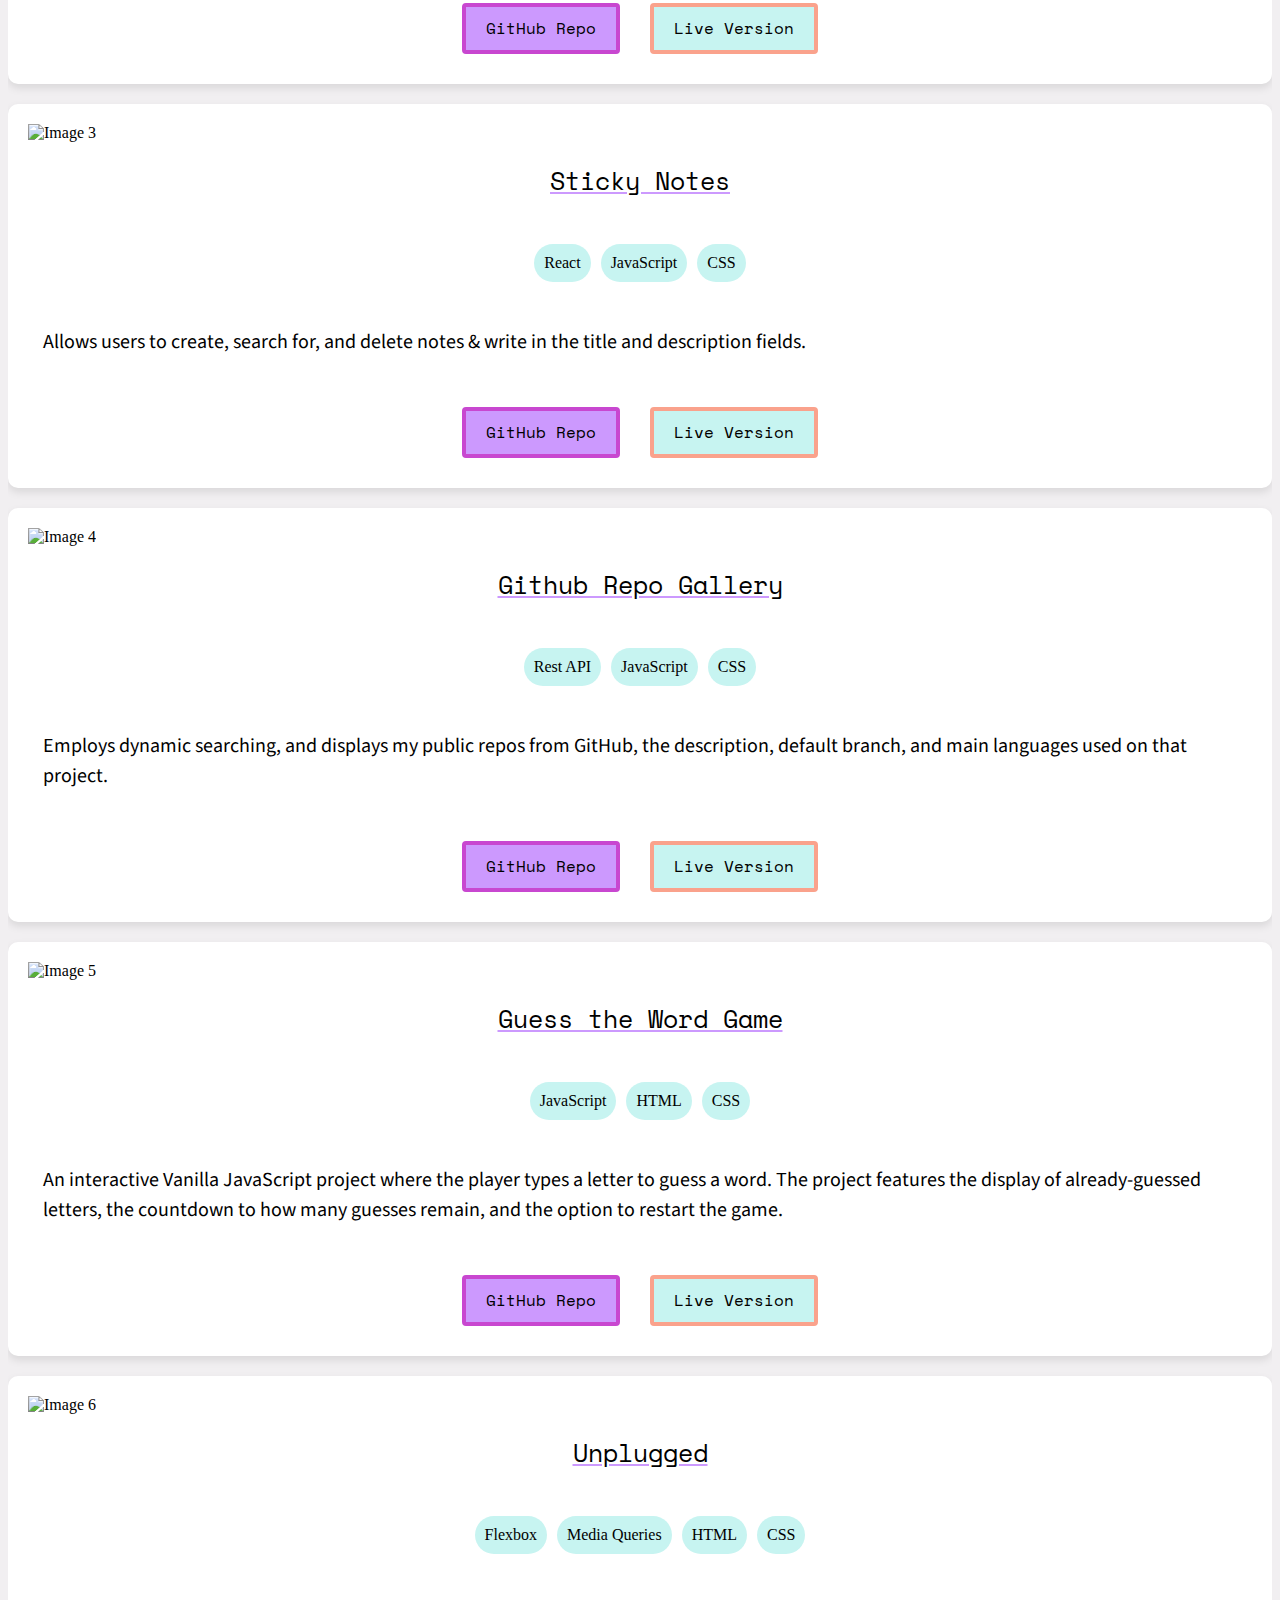
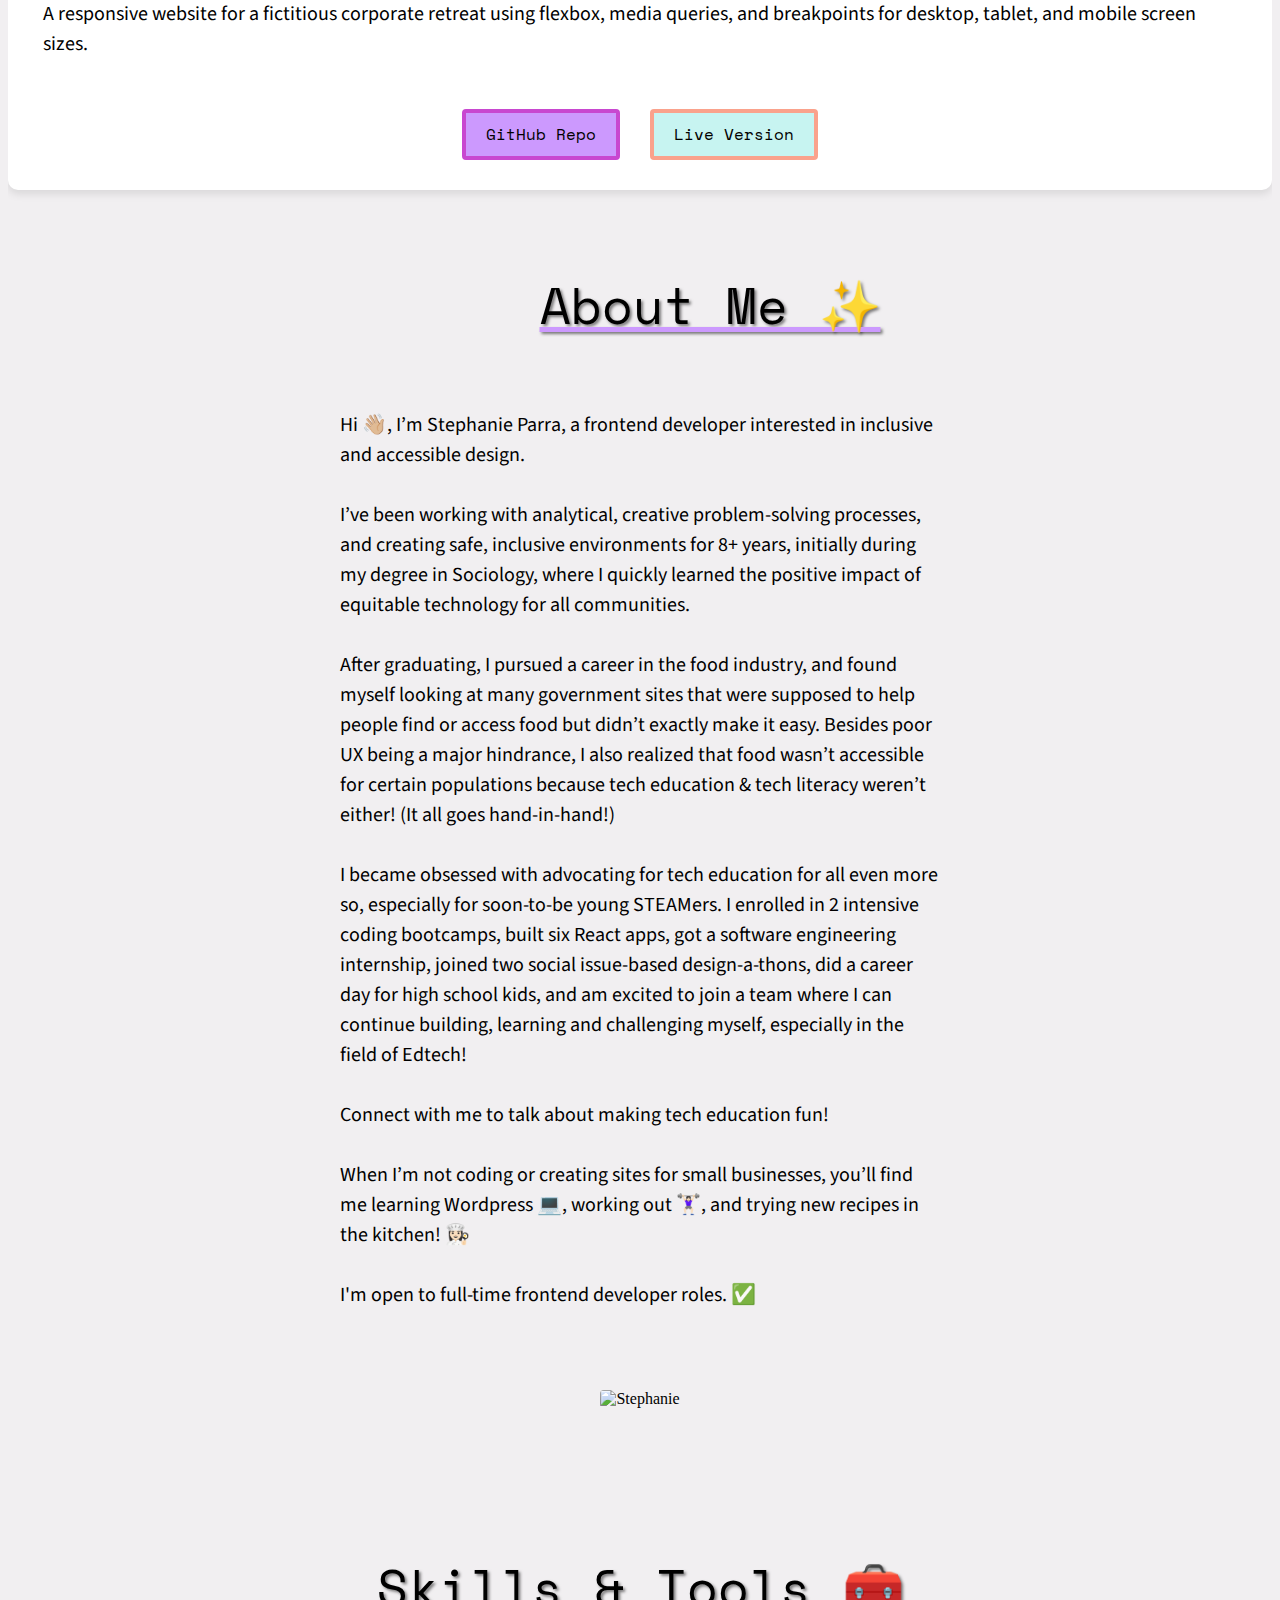
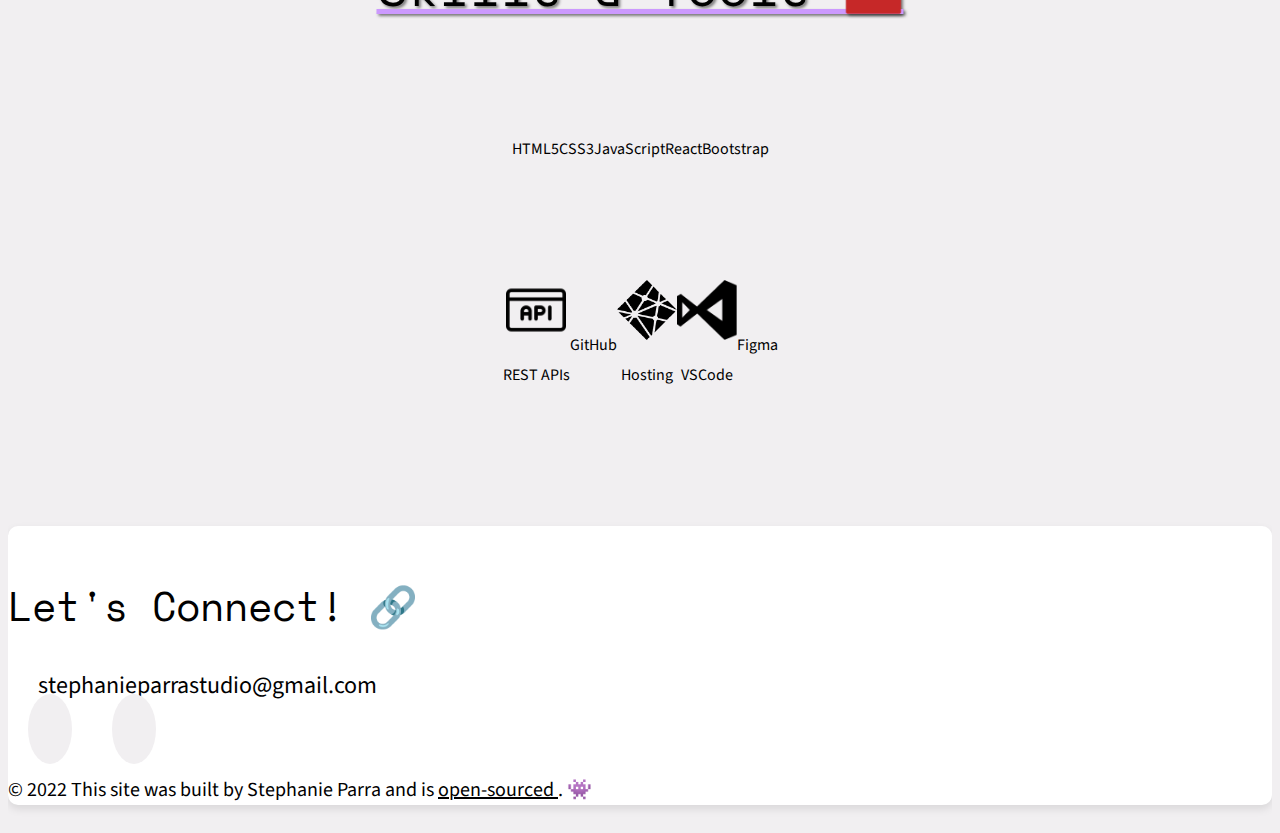
==== commit 1e794dff: "Edited header text" ====
--- a/index.html
+++ b/index.html
@@ -85,7 +85,8 @@
     </nav>
     <div class="hero">
       <h1 class="text-center">
-        Frontend developer 👩🏻‍💻 with UX experience. Based in Los Angeles.🌴
+        Hi, I'm Stephanie and I'm a frontend developer 👩🏻‍💻 based in Los
+        Angeles.🌴
       </h1>
       <div class="hero-buttons">
         <div class="btn-group">
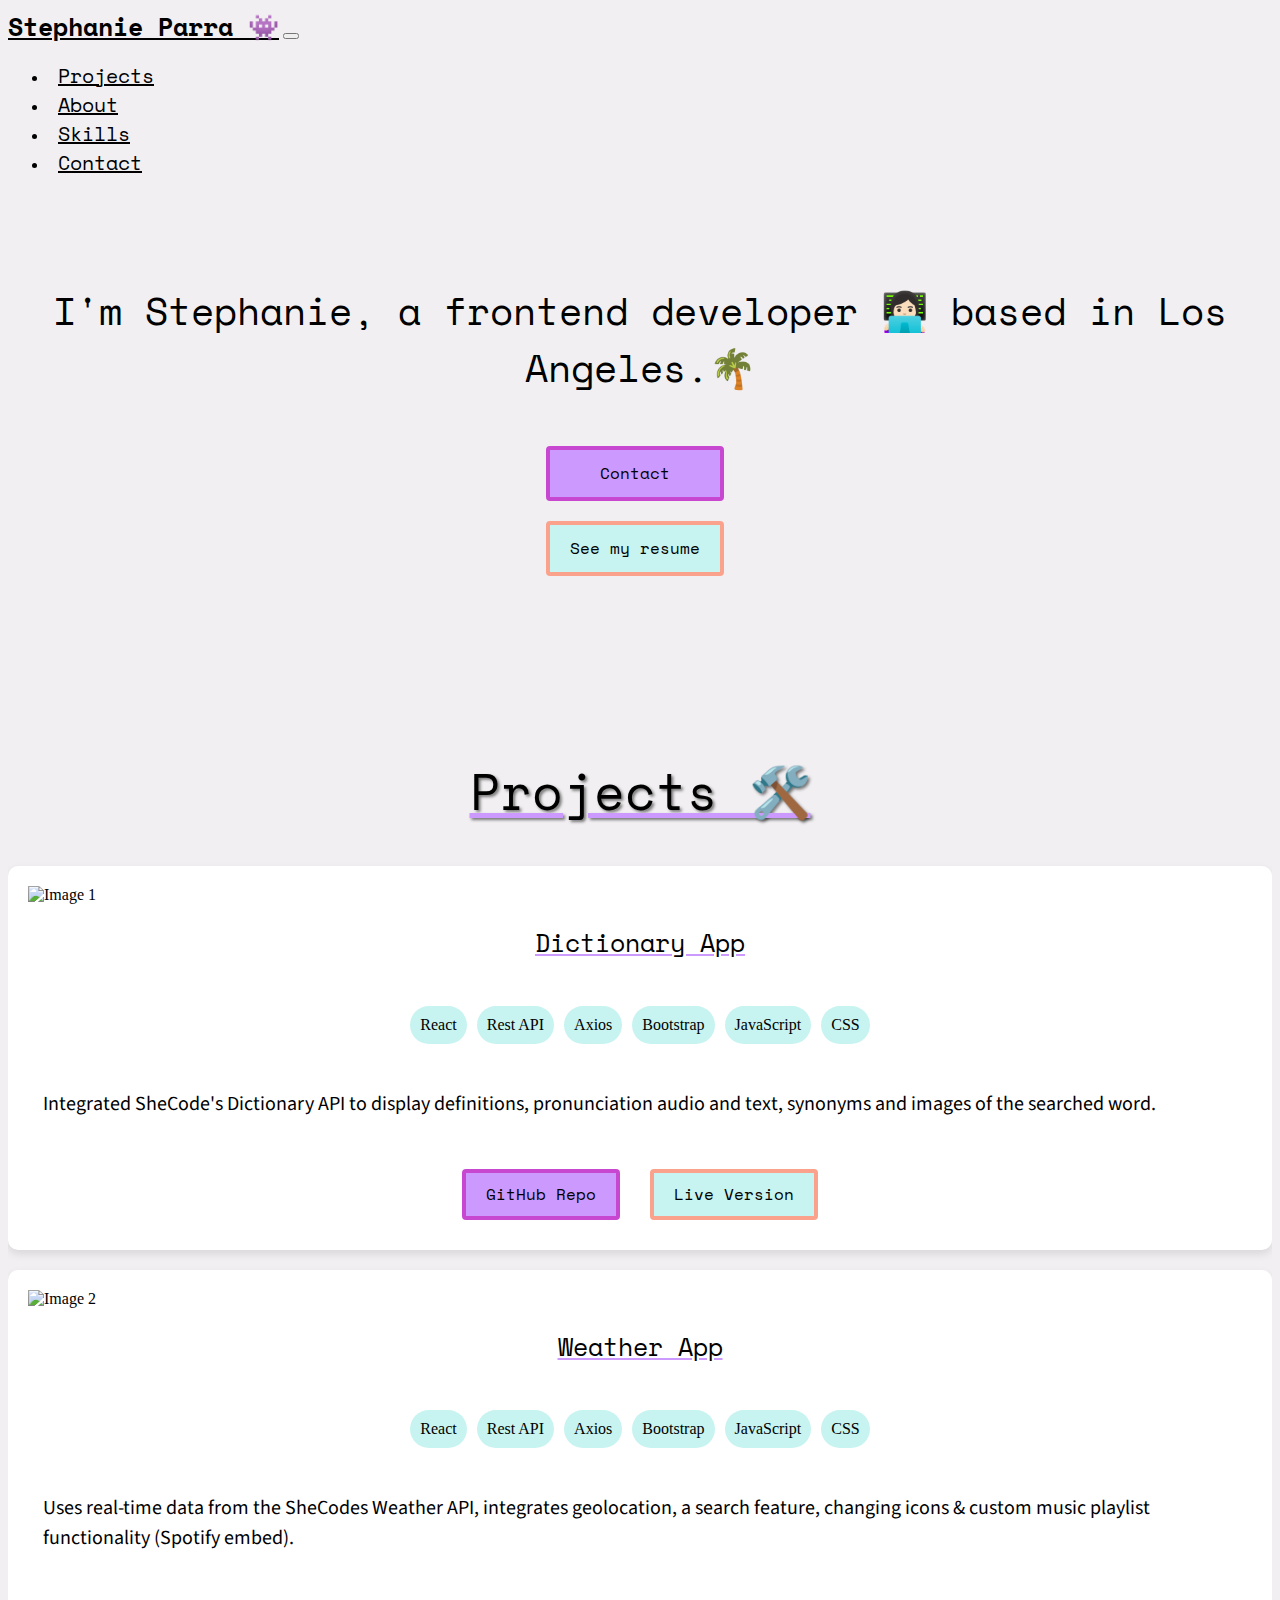
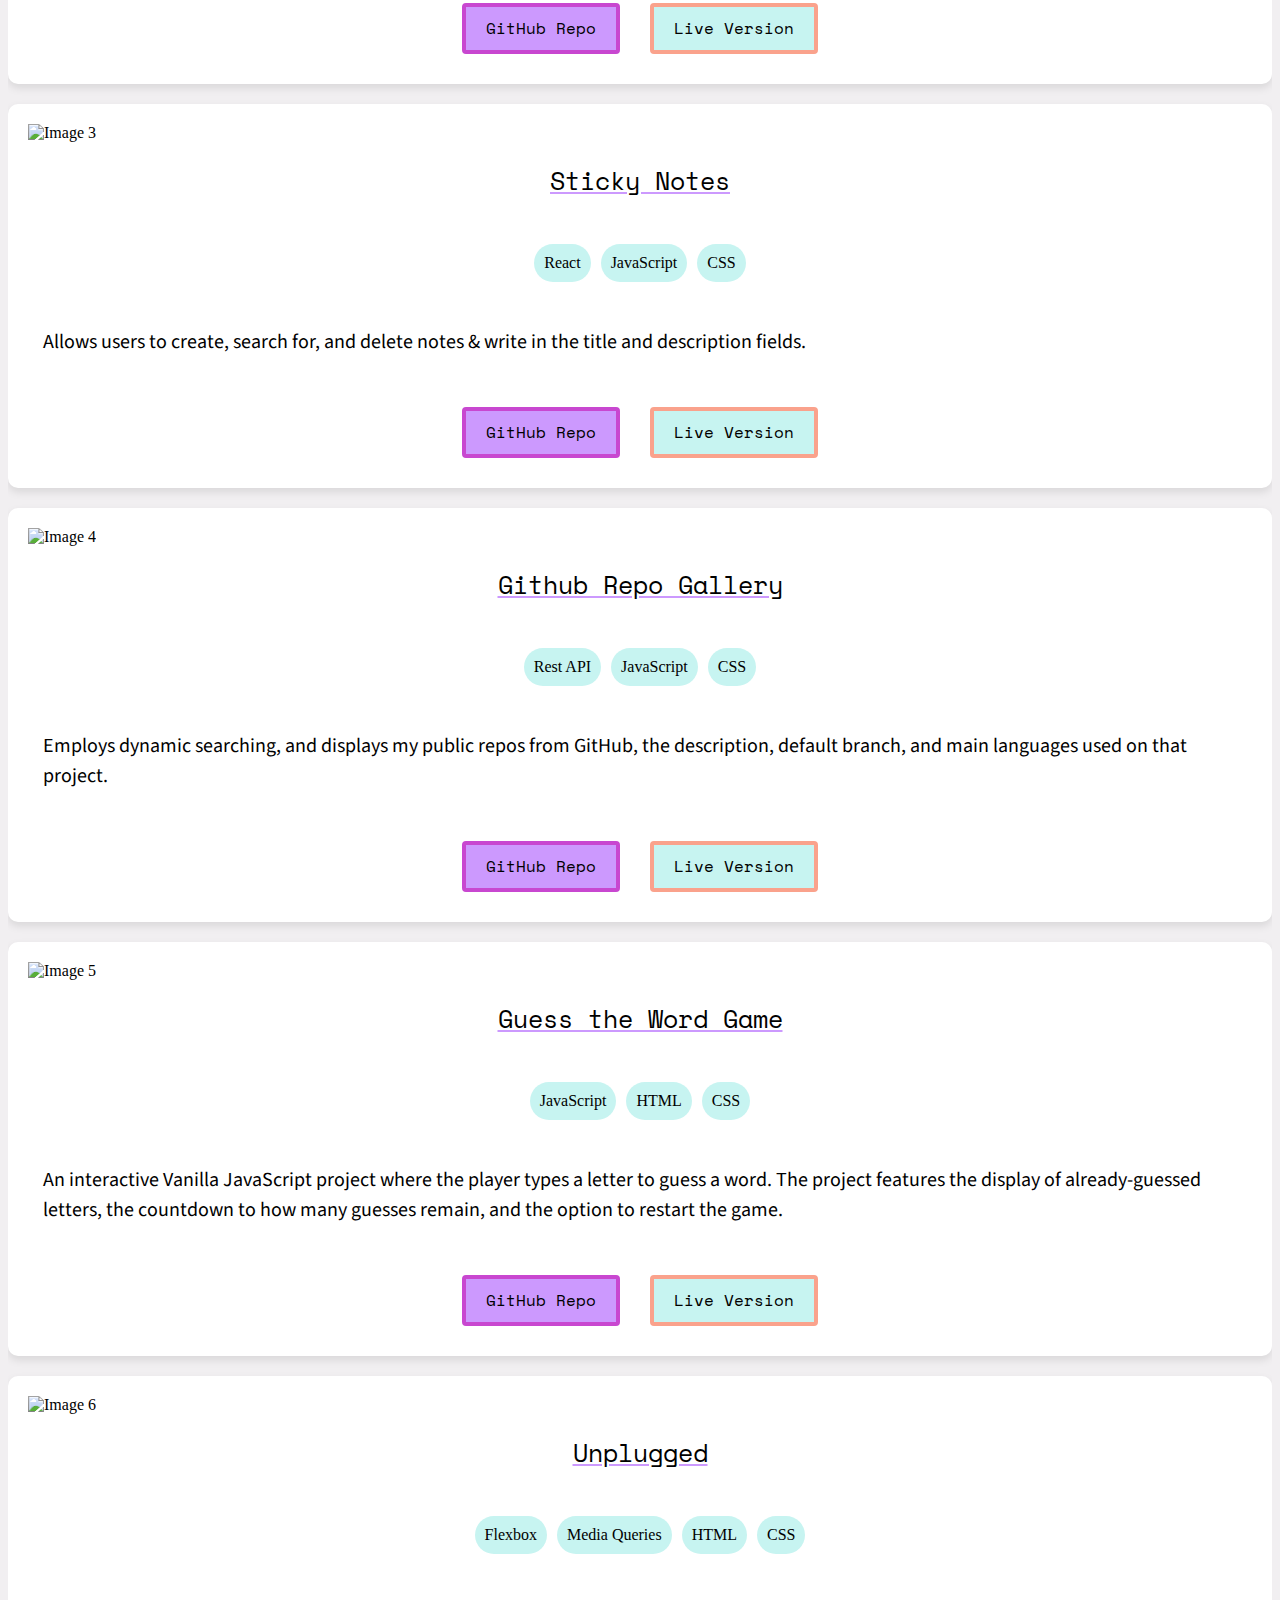
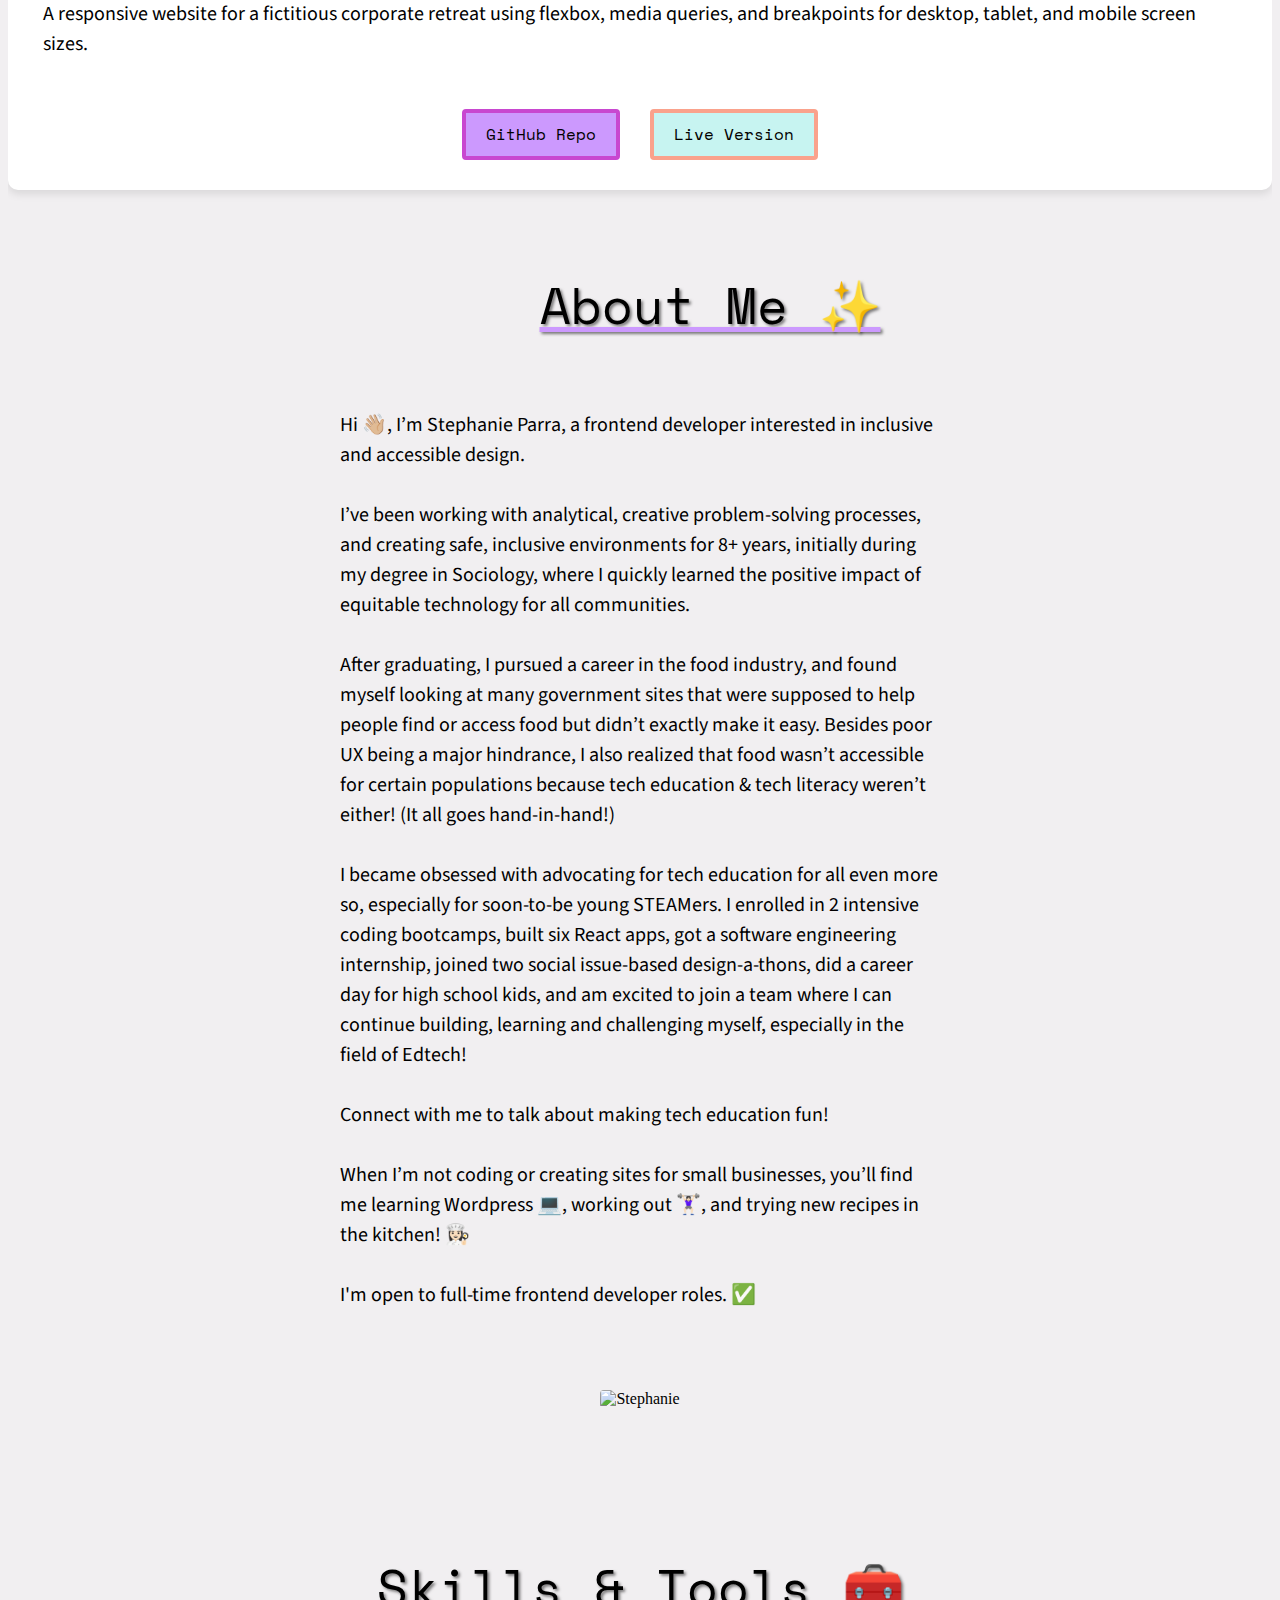
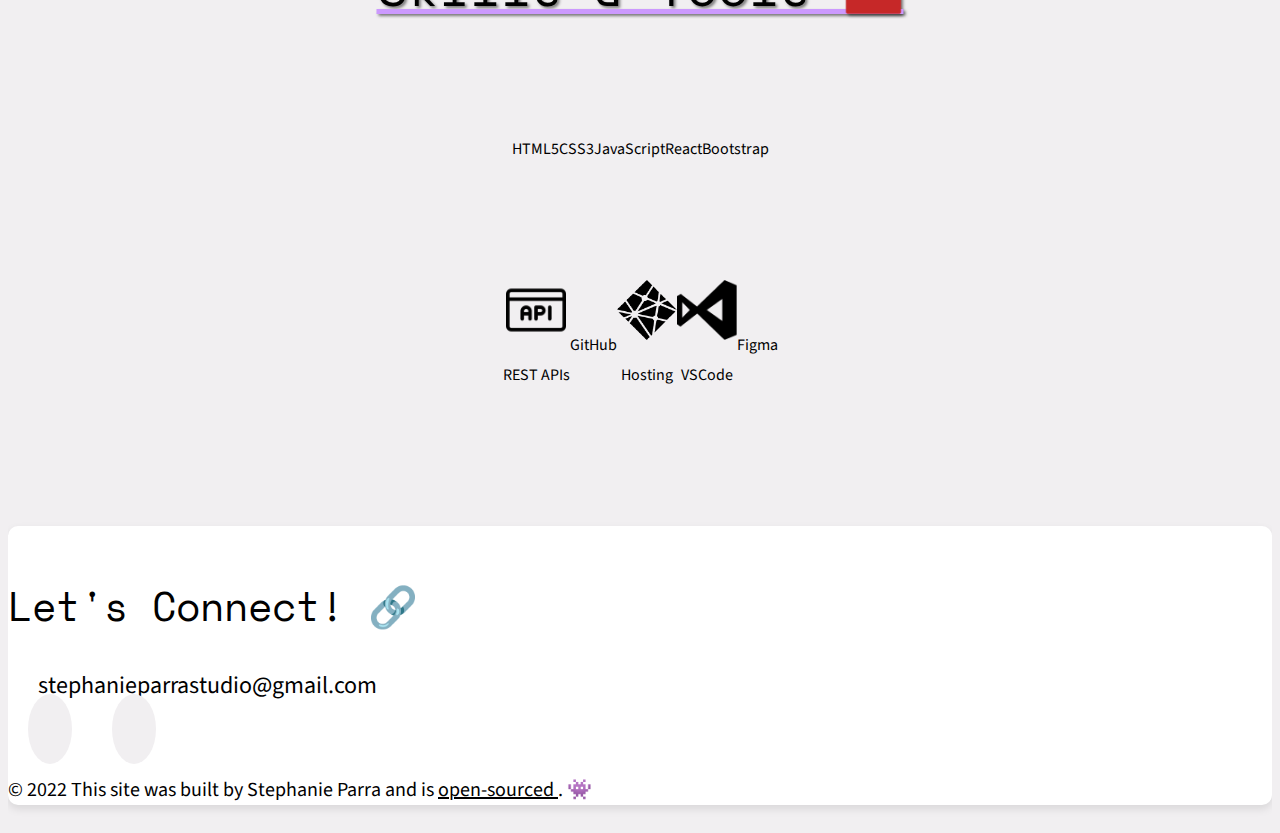
==== commit 204b82ed: "Shortened header text" ====
--- a/index.html
+++ b/index.html
@@ -85,8 +85,7 @@
     </nav>
     <div class="hero">
       <h1 class="text-center">
-        Hi, I'm Stephanie and I'm a frontend developer 👩🏻‍💻 based in Los
-        Angeles.🌴
+        I'm Stephanie, a frontend developer 👩🏻‍💻 based in Los Angeles.🌴
       </h1>
       <div class="hero-buttons">
         <div class="btn-group">
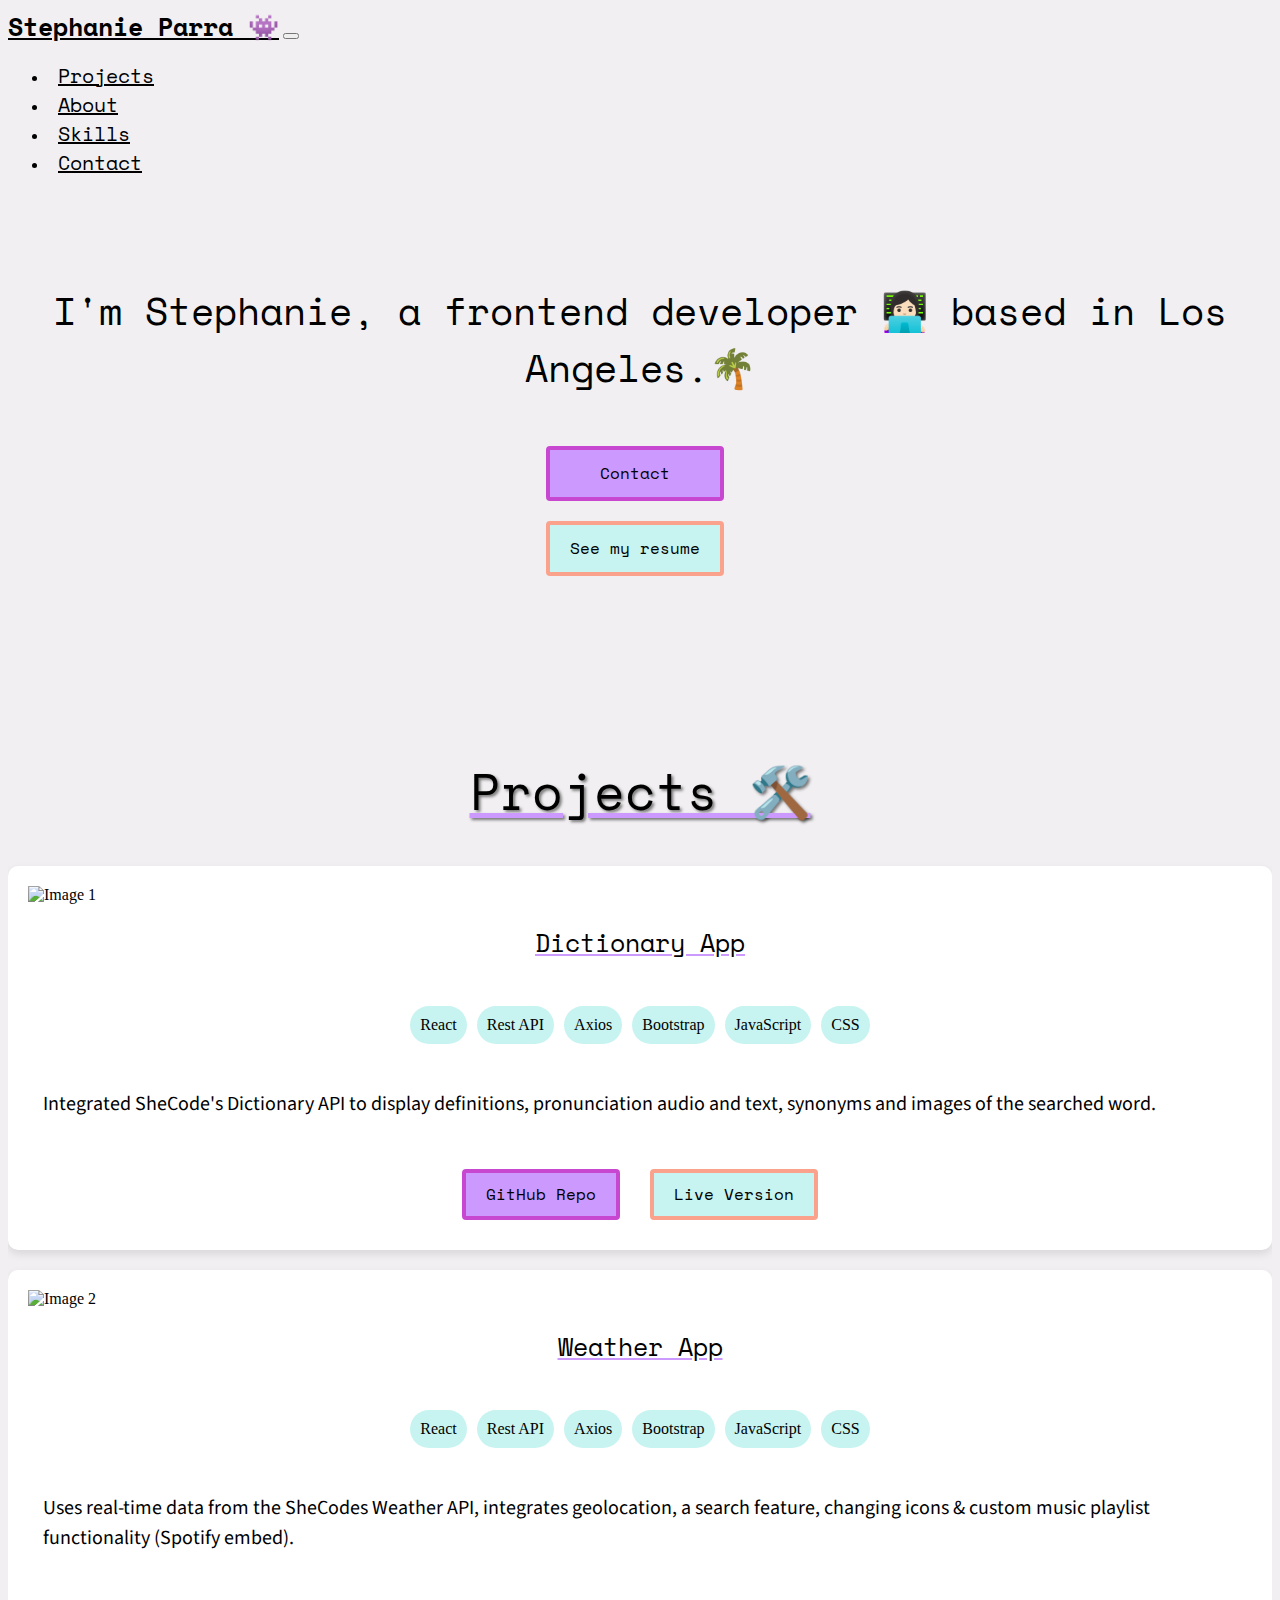
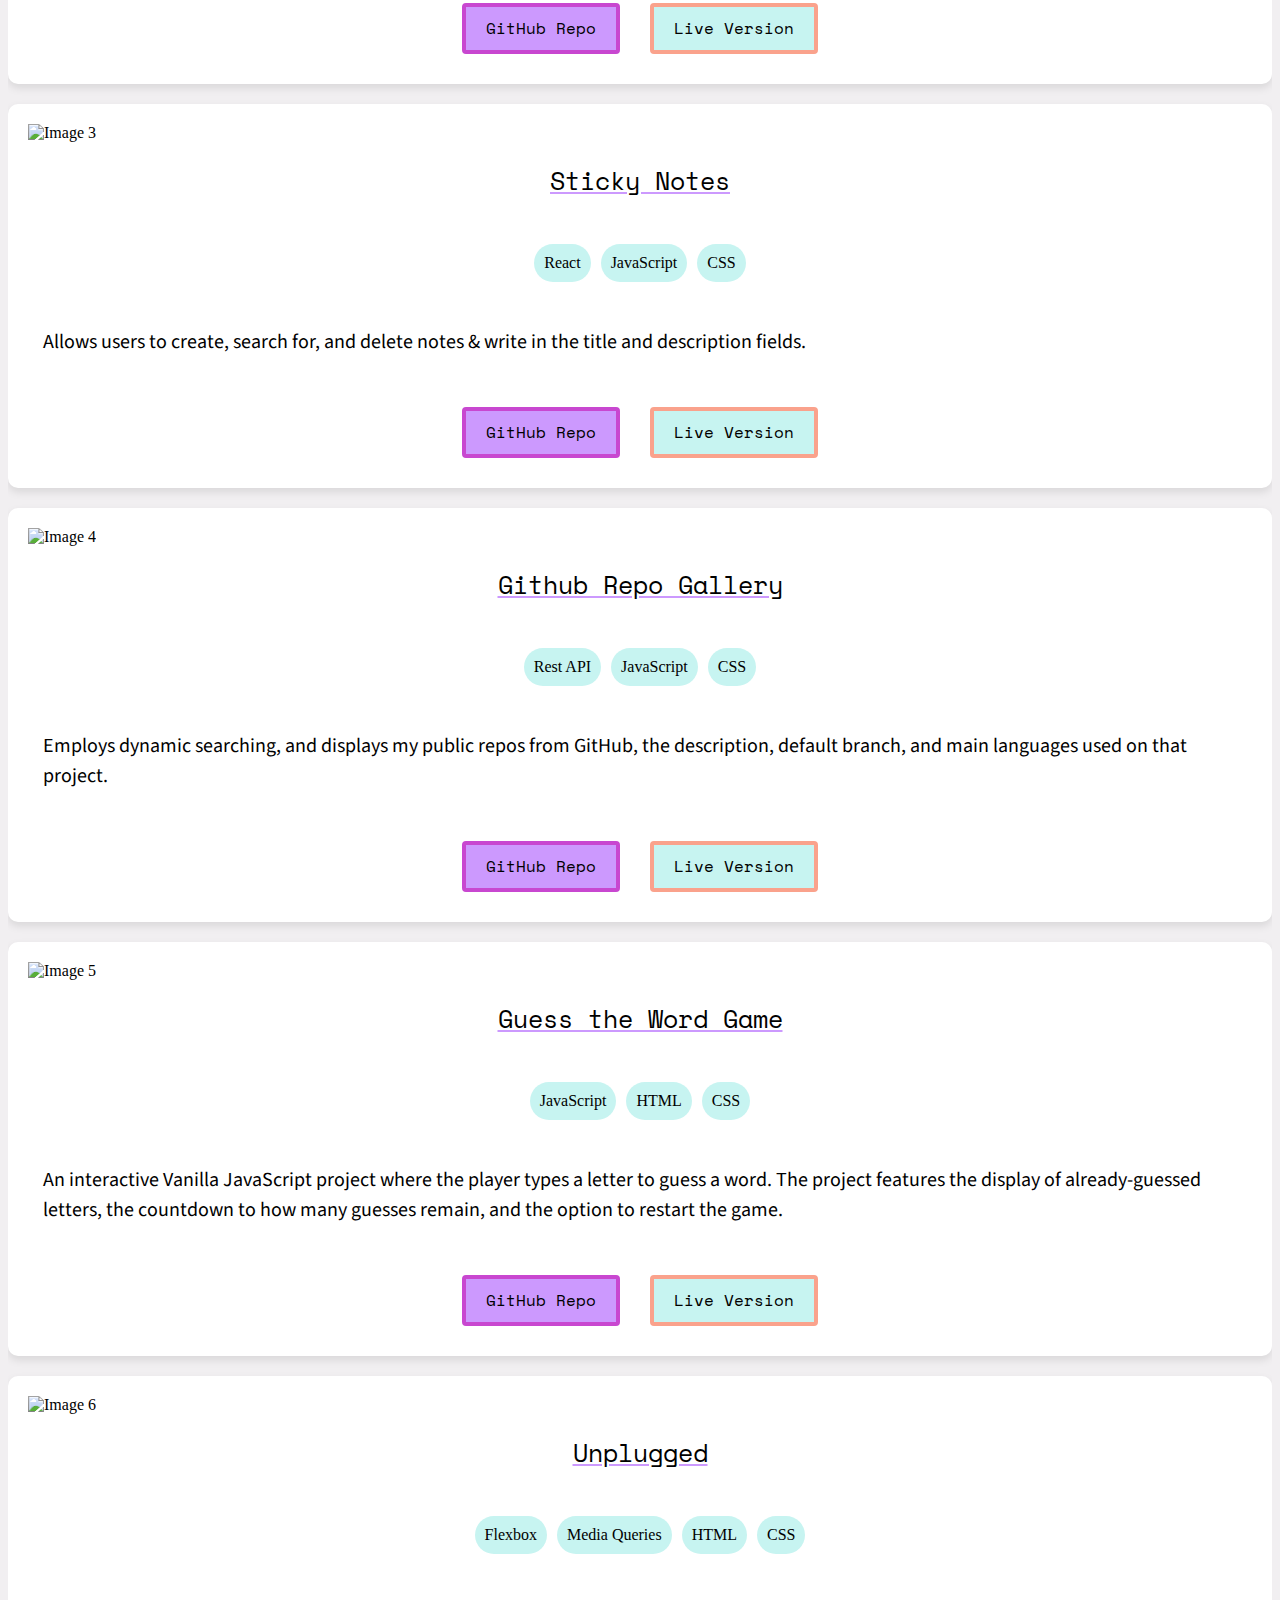
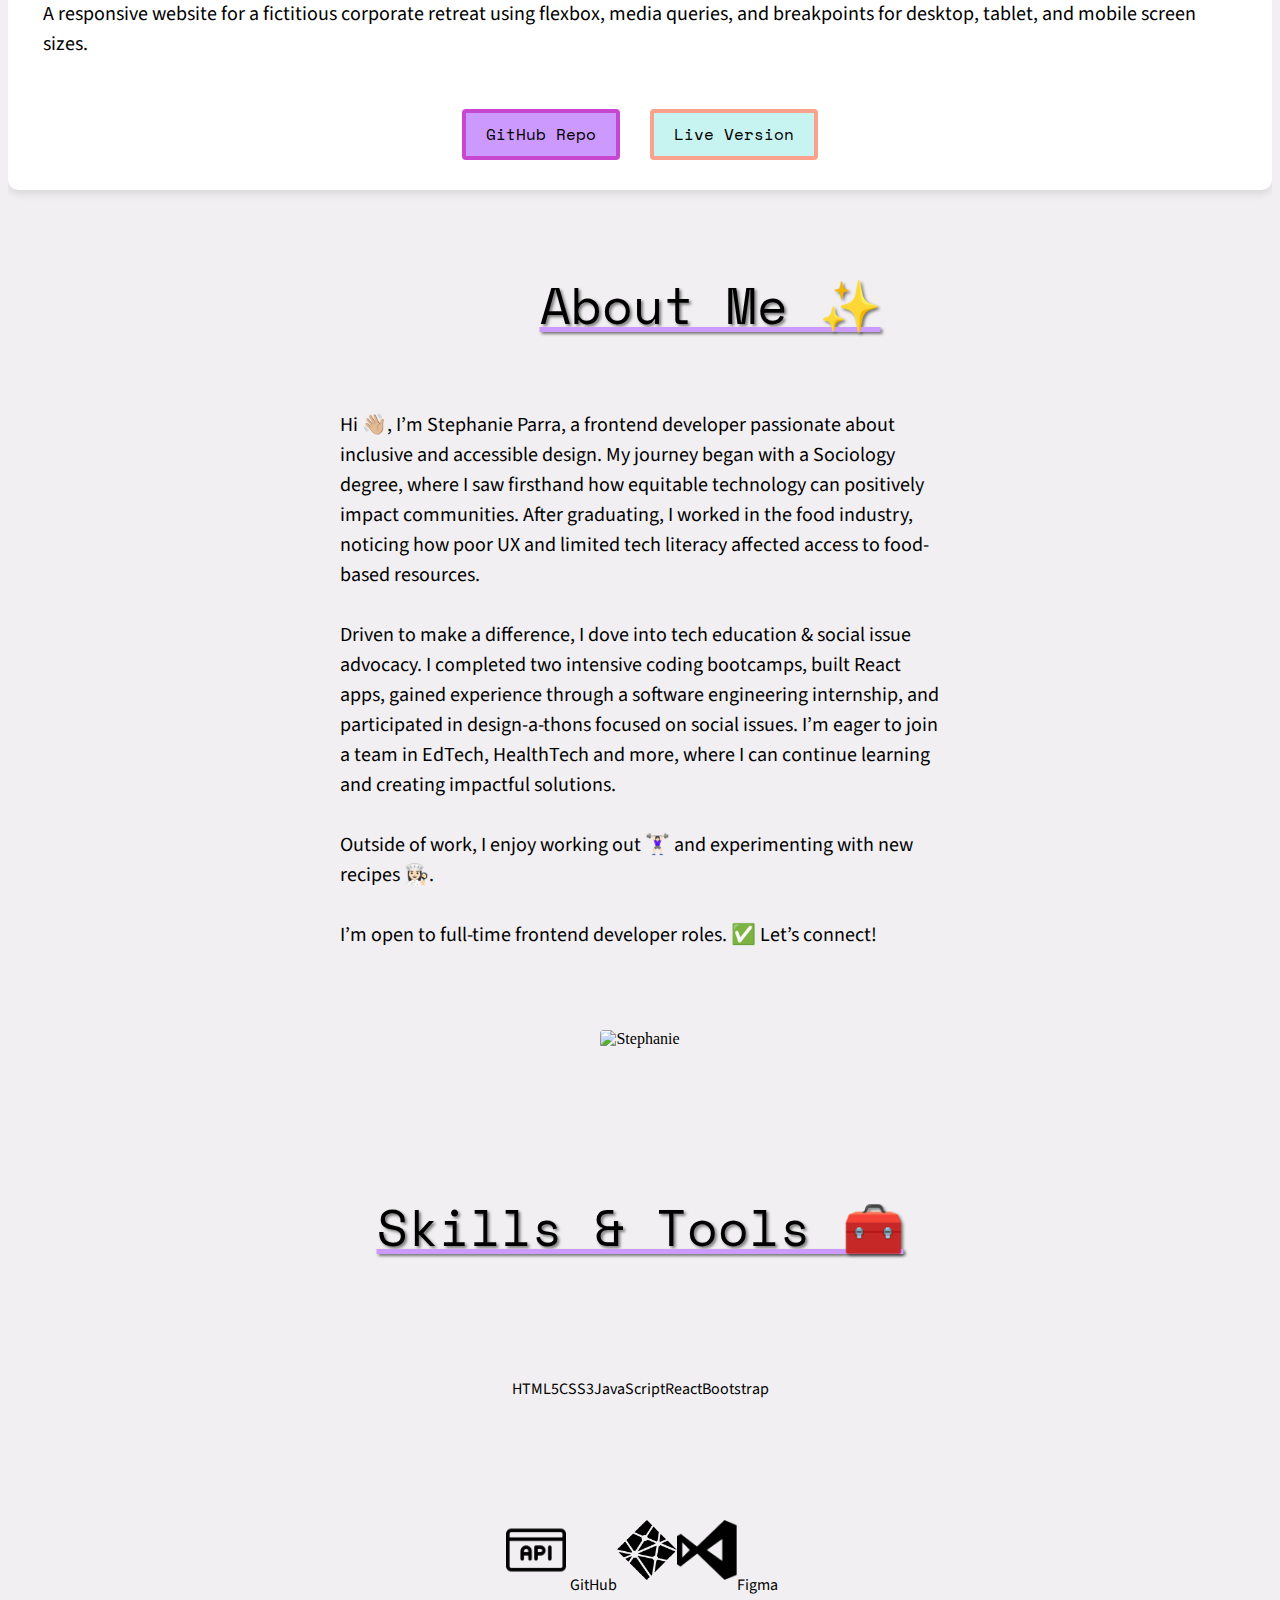
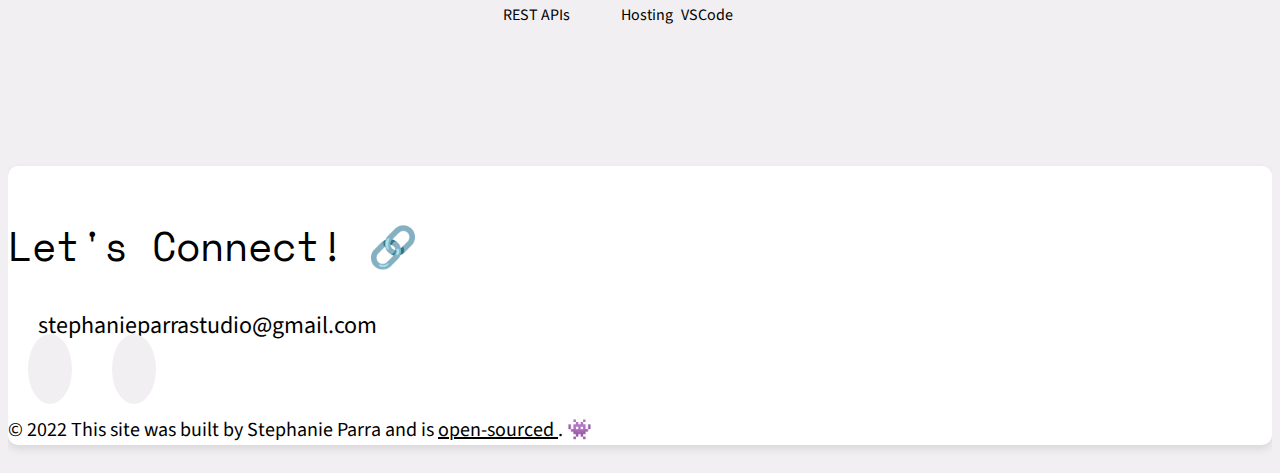
==== commit 93dac821: "Shortened about me text" ====
--- a/index.html
+++ b/index.html
@@ -378,38 +378,16 @@
         <div class="row">
           <div class="col-lg-6">
             <p>
-              Hi 👋🏼, I’m Stephanie Parra, a frontend developer interested in
-              inclusive and accessible design.<br />
-              <br />
-              I’ve been working with analytical, creative problem-solving
-              processes, and creating safe, inclusive environments for 8+ years,
-              initially during my degree in Sociology, where I quickly learned
-              the positive impact of equitable technology for all
-              communities.<br />
-              <br />
-              After graduating, I pursued a career in the food industry, and
-              found myself looking at many government sites that were supposed
-              to help people find or access food but didn’t exactly make it
-              easy. Besides poor UX being a major hindrance, I also realized
-              that food wasn’t accessible for certain populations because tech
-              education & tech literacy weren’t either! (It all goes
-              hand-in-hand!) <br />
-              <br />
-              I became obsessed with advocating for tech education for all even
-              more so, especially for soon-to-be young STEAMers. I enrolled in 2
-              intensive coding bootcamps, built six React apps, got a software
-              engineering internship, joined two social issue-based
-              design-a-thons, did a career day for high school kids, and am
-              excited to join a team where I can continue building, learning and
-              challenging myself, especially in the field of Edtech!<br />
-              <br />
-              Connect with me to talk about making tech education fun! <br />
-              <br />
-              When I’m not coding or creating sites for small businesses, you’ll
-              find me learning Wordpress 💻, working out 🏋🏻‍♀️, and trying new
-              recipes in the kitchen! 👩🏻‍🍳<br />
-              <br />
-              I'm open to full-time frontend developer roles. ✅
+              Hi 👋🏼, I’m Stephanie Parra, a frontend developer passionate about inclusive and accessible design. My journey began with a Sociology degree, where I saw firsthand how equitable technology can positively impact communities. After graduating, I worked in the food industry, noticing how poor UX and limited tech literacy affected access to food-based resources.
+              </br>
+              </br>
+              Driven to make a difference, I dove into tech education & social issue advocacy. I completed two intensive coding bootcamps, built React apps, gained experience through a software engineering internship, and participated in design-a-thons focused on social issues. I’m eager to join a team in EdTech, HealthTech and more, where I can continue learning and creating impactful solutions.
+              </br>
+              </br>
+              Outside of work, I enjoy working out 🏋🏻‍♀️ and experimenting with new recipes 👩🏻‍🍳.
+              </br> 
+              </br>
+              I’m open to full-time frontend developer roles. ✅ Let’s connect!
             </p>
           </div>
           <div
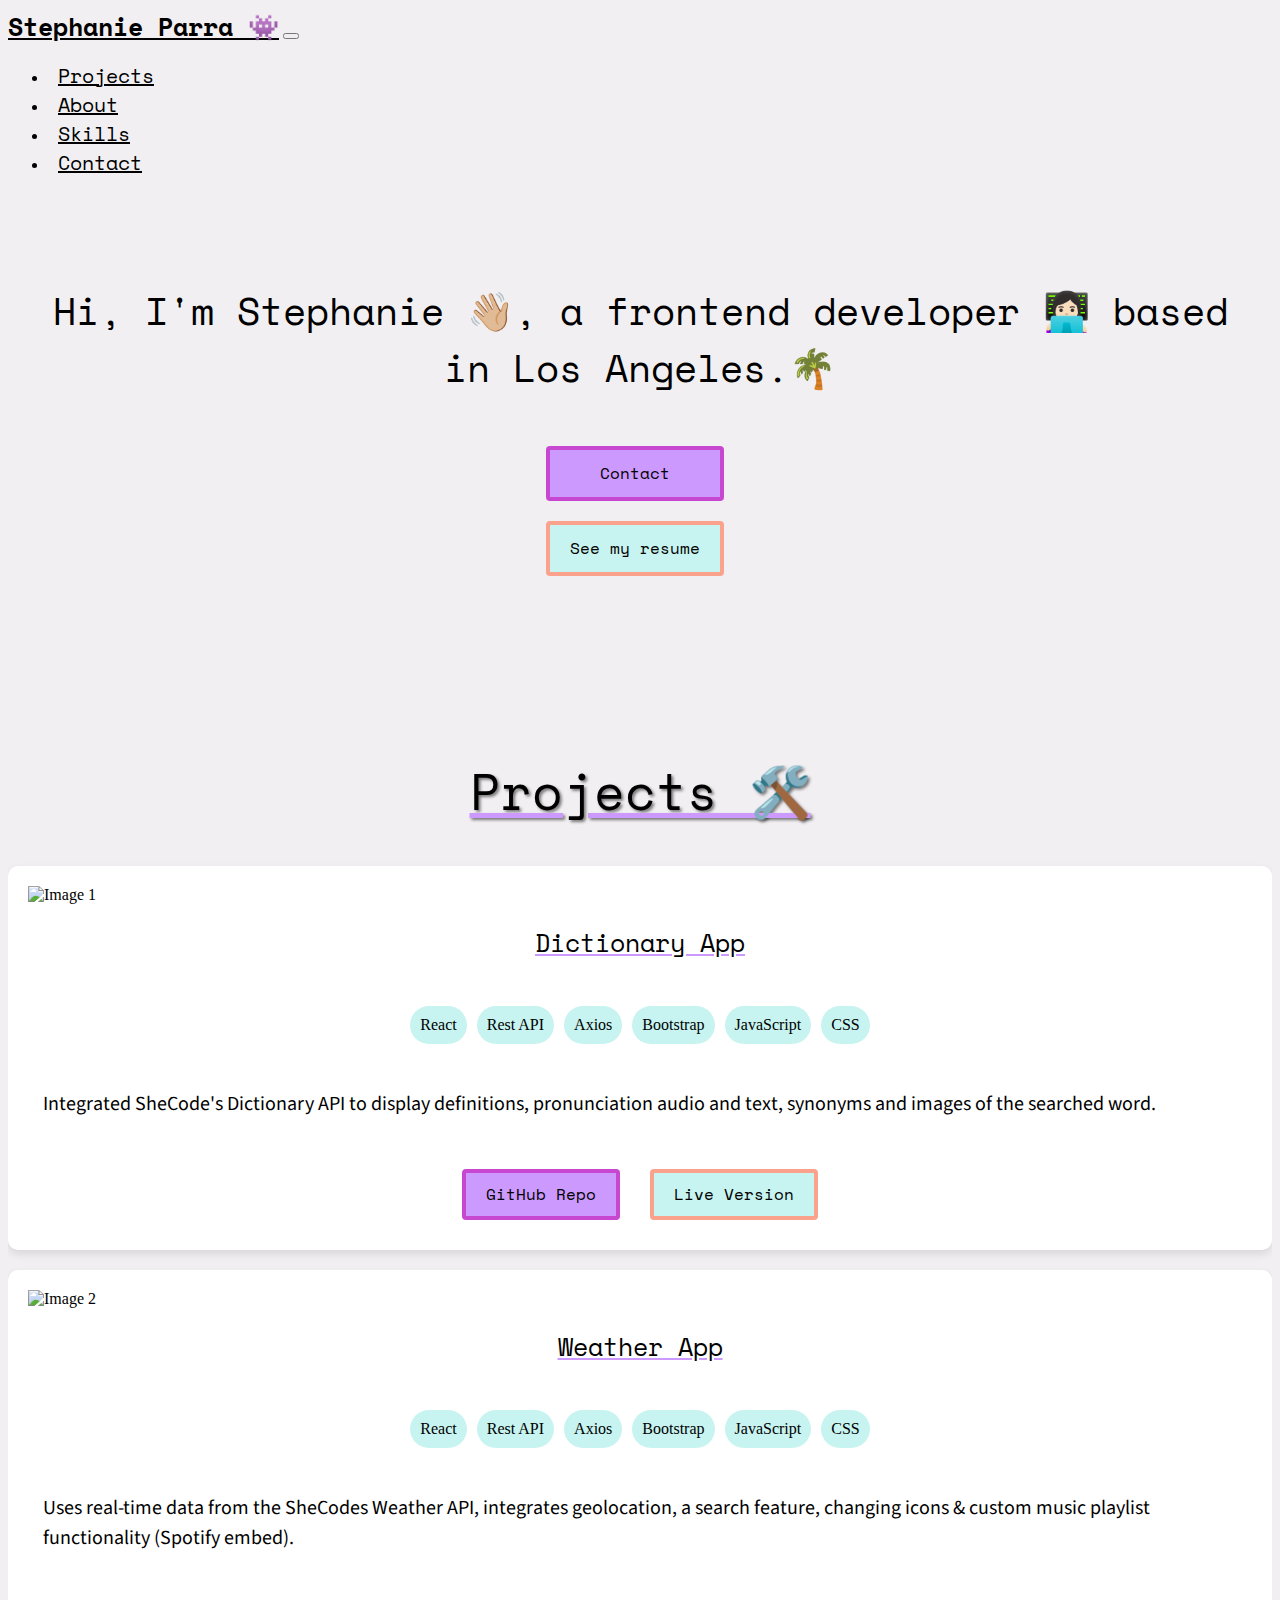
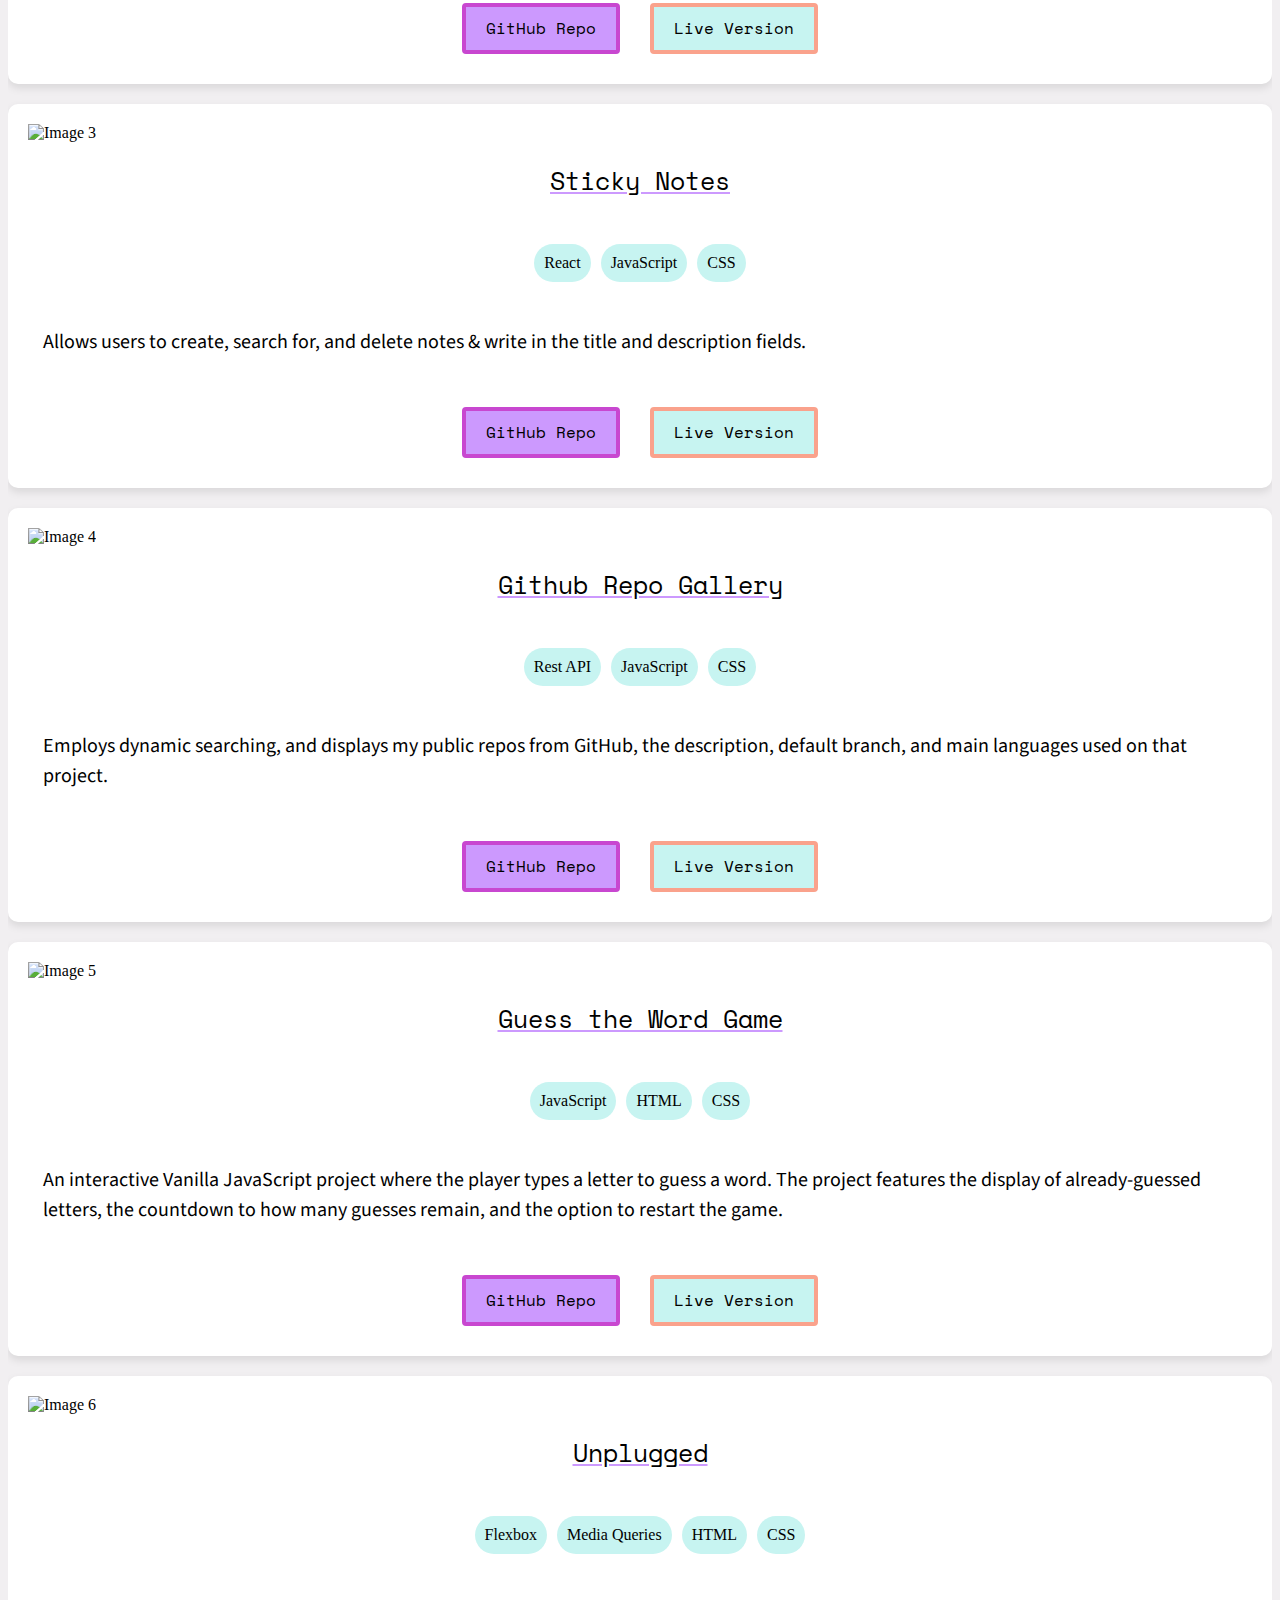
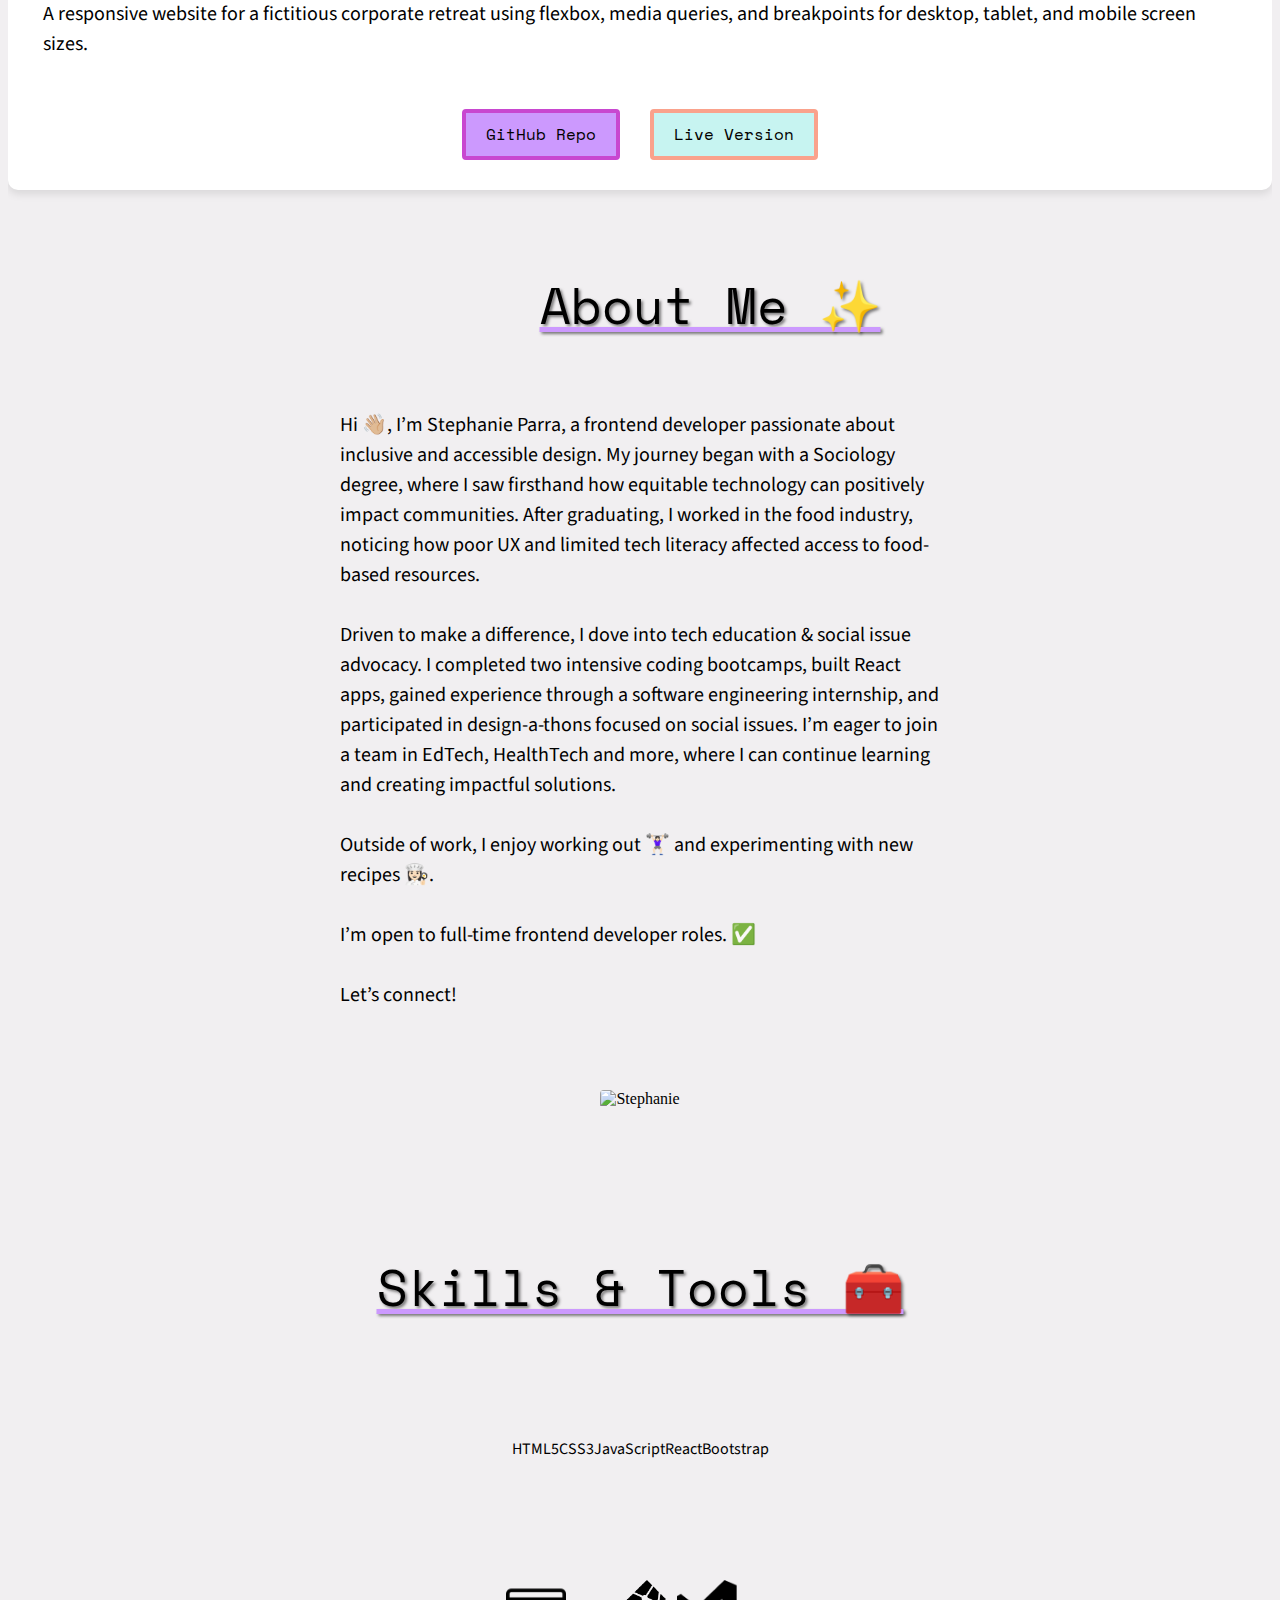
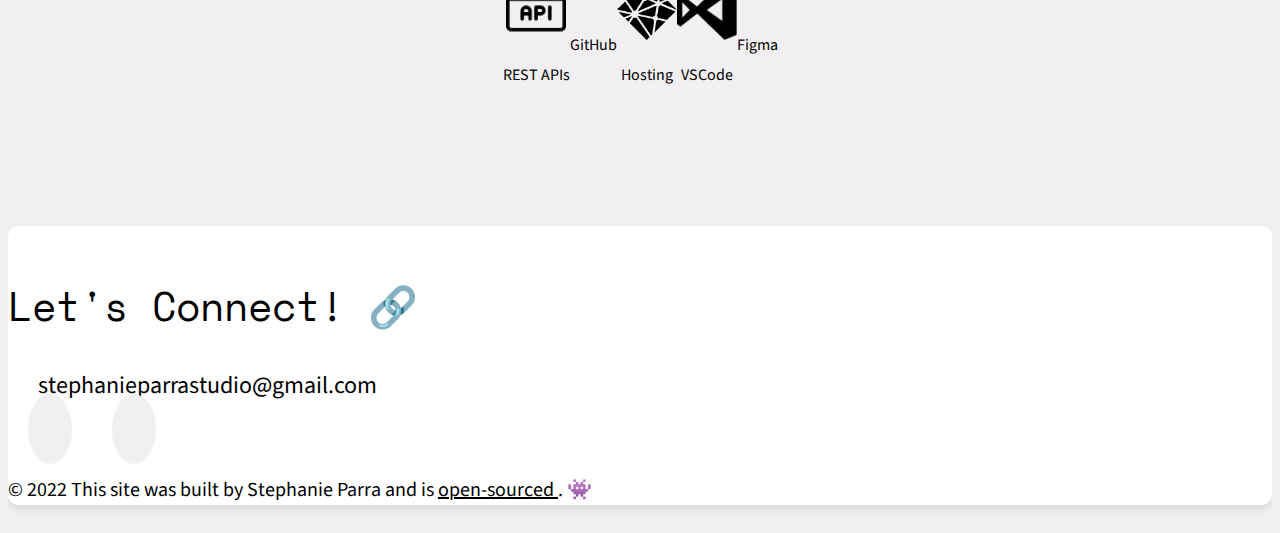
==== commit dca0eb66: "Edited about me and header text" ====
--- a/index.html
+++ b/index.html
@@ -85,7 +85,7 @@
     </nav>
     <div class="hero">
       <h1 class="text-center">
-        I'm Stephanie, a frontend developer 👩🏻‍💻 based in Los Angeles.🌴
+        Hi, I'm Stephanie 👋🏼, a frontend developer 👩🏻‍💻 based in Los Angeles.🌴
       </h1>
       <div class="hero-buttons">
         <div class="btn-group">
@@ -387,7 +387,10 @@
               Outside of work, I enjoy working out 🏋🏻‍♀️ and experimenting with new recipes 👩🏻‍🍳.
               </br> 
               </br>
-              I’m open to full-time frontend developer roles. ✅ Let’s connect!
+              I’m open to full-time frontend developer roles. ✅
+              </br> 
+              </br> 
+              Let’s connect!
             </p>
           </div>
           <div
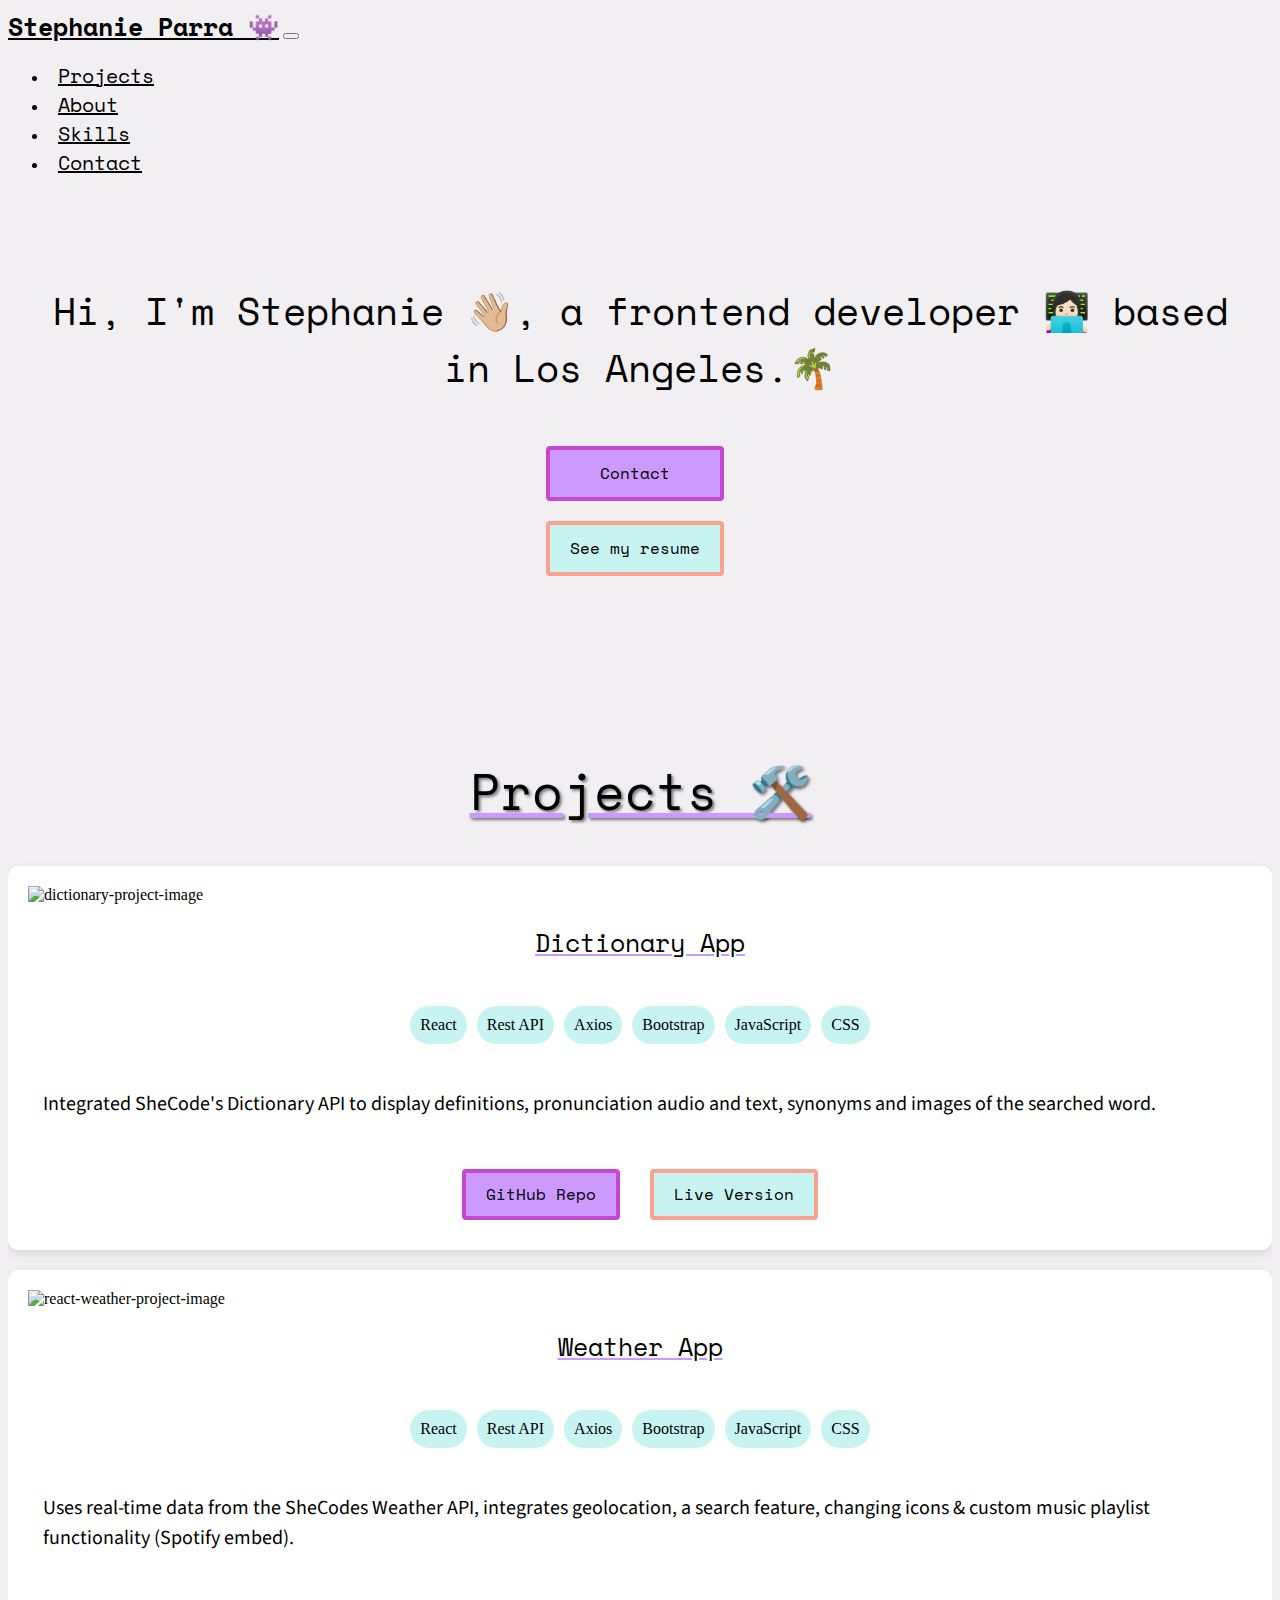
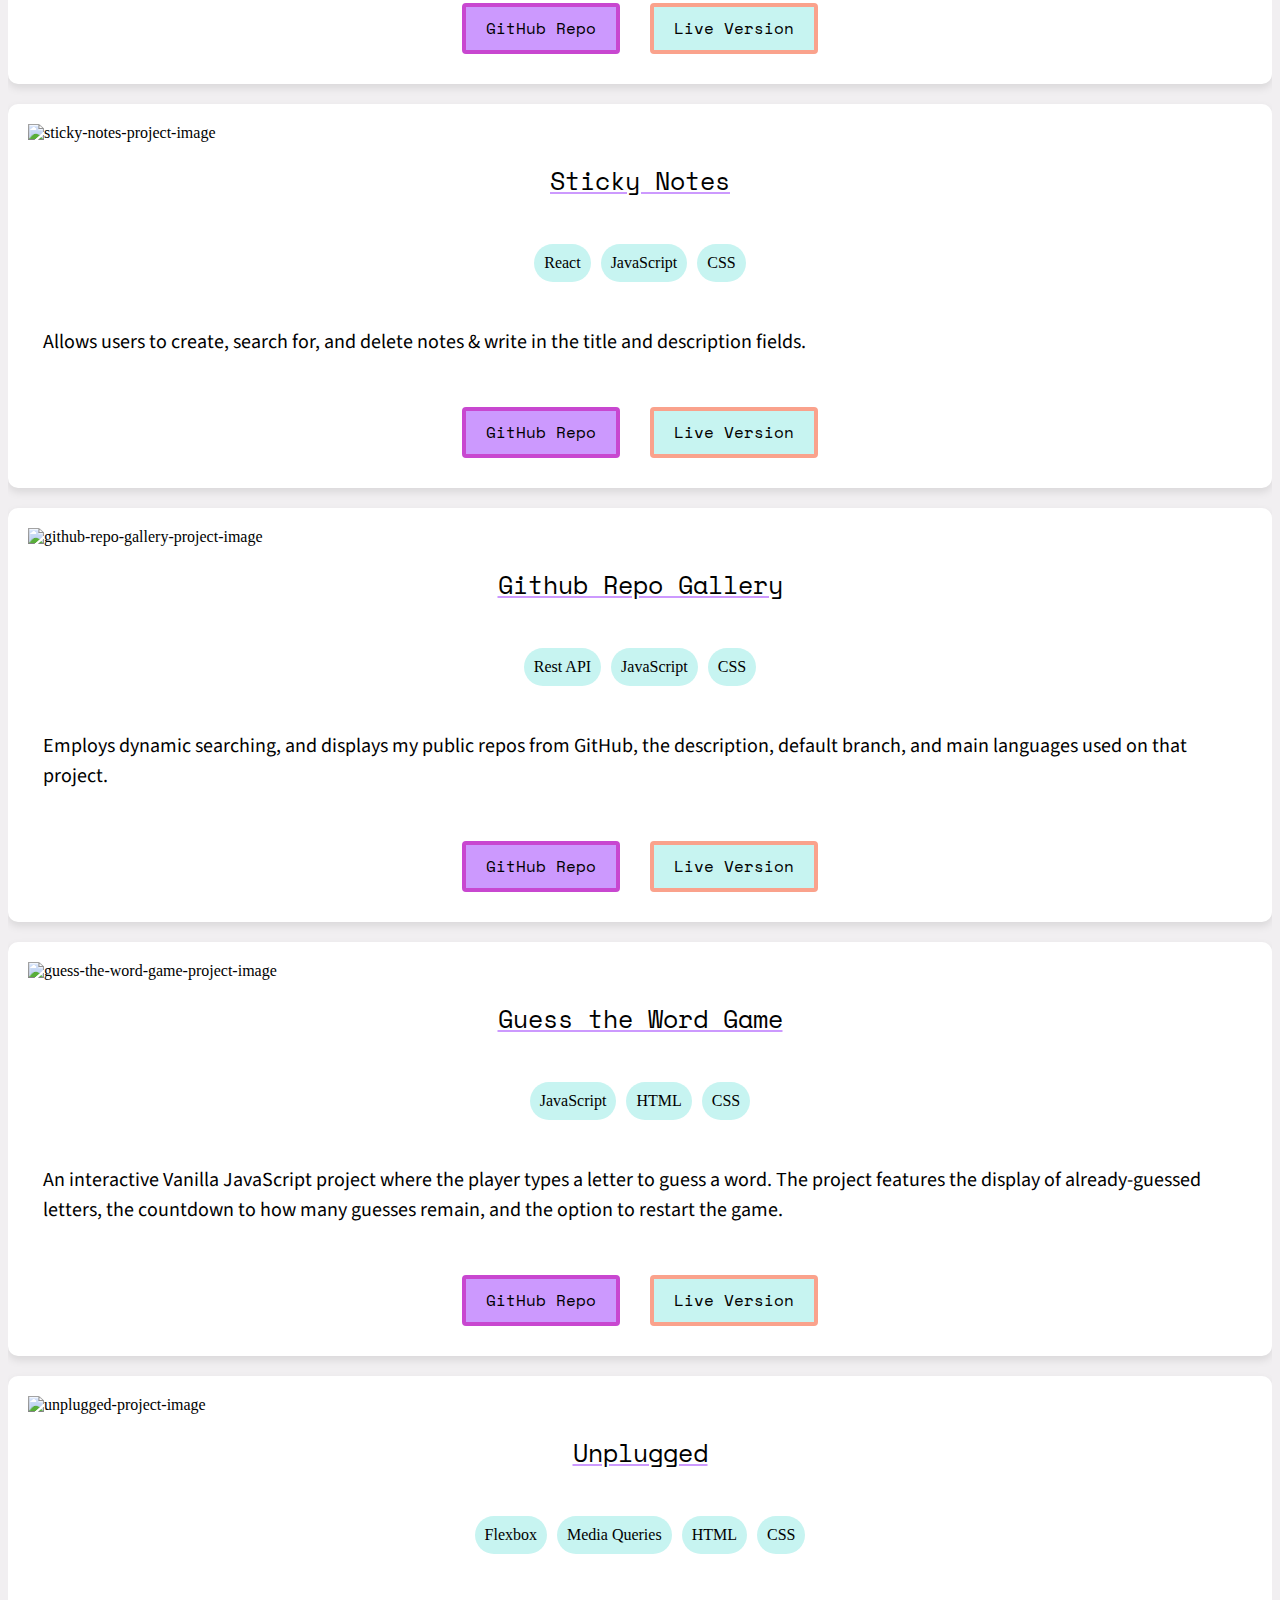
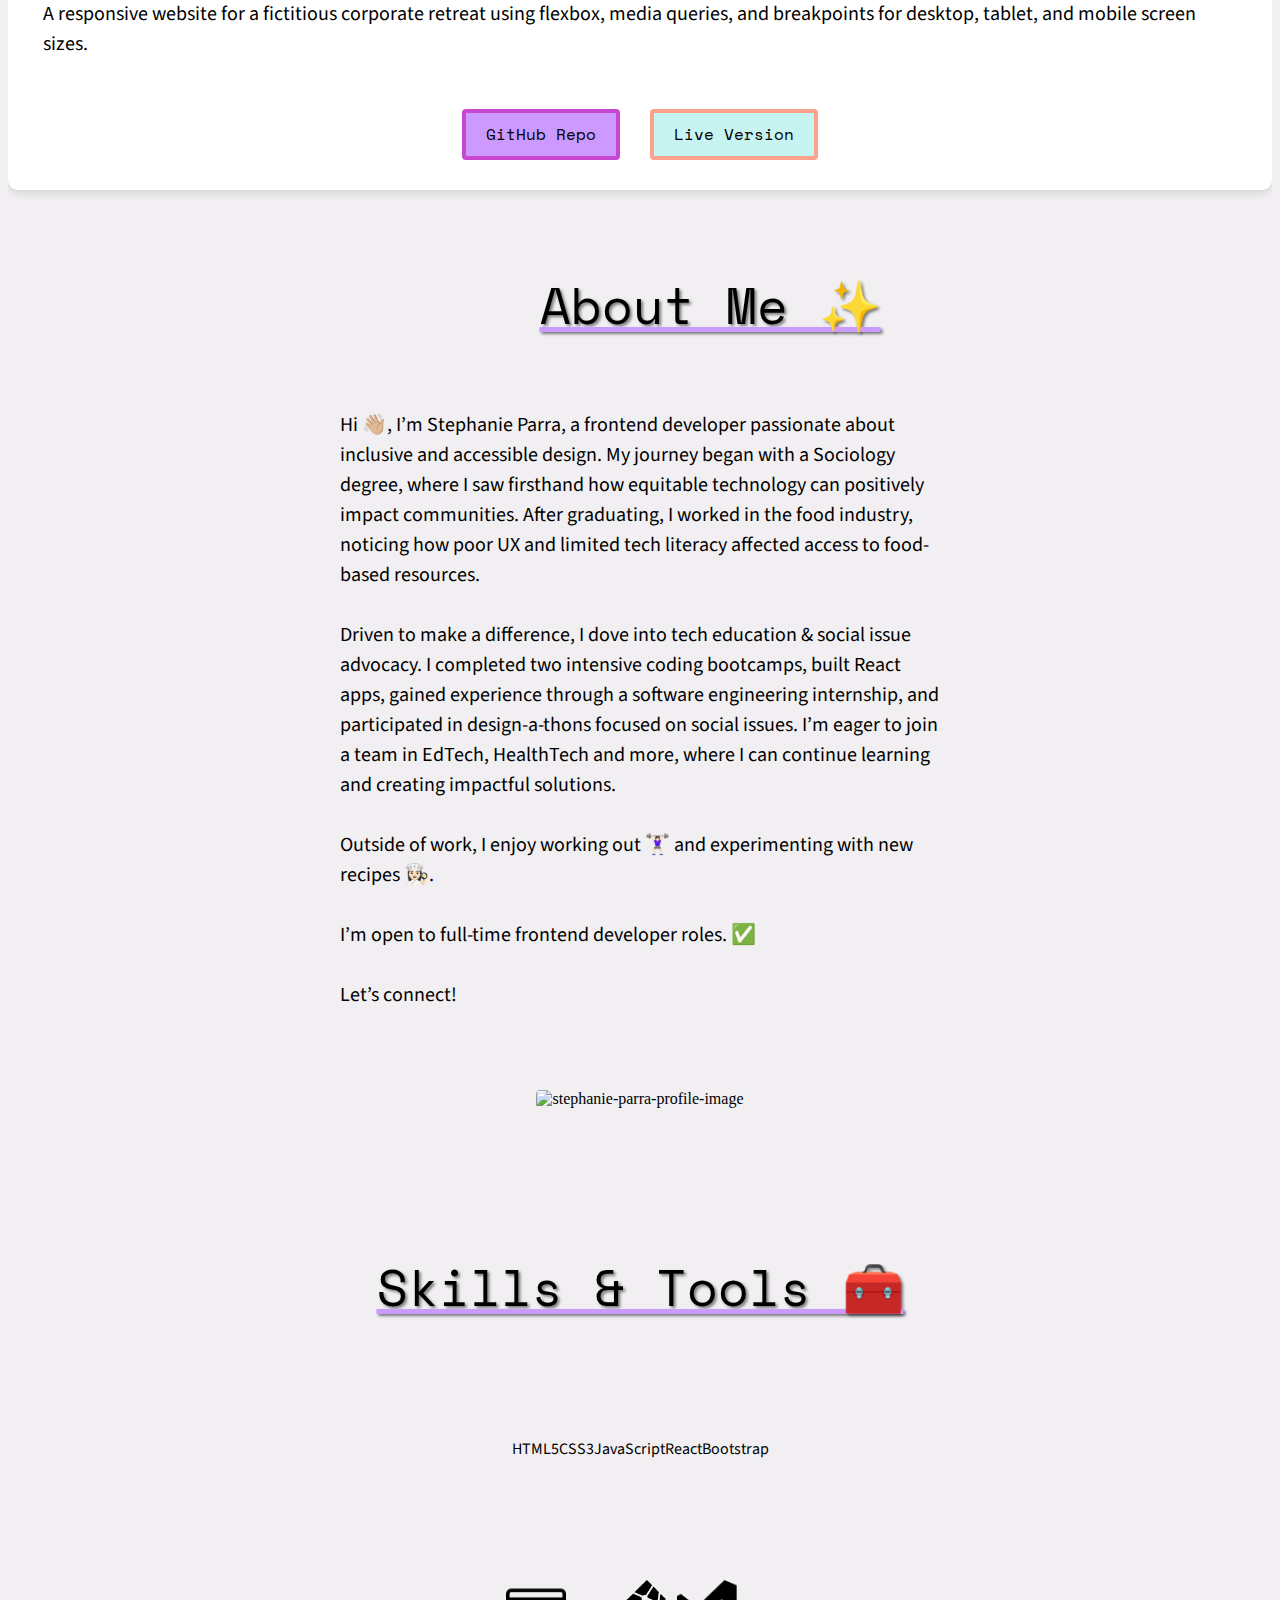
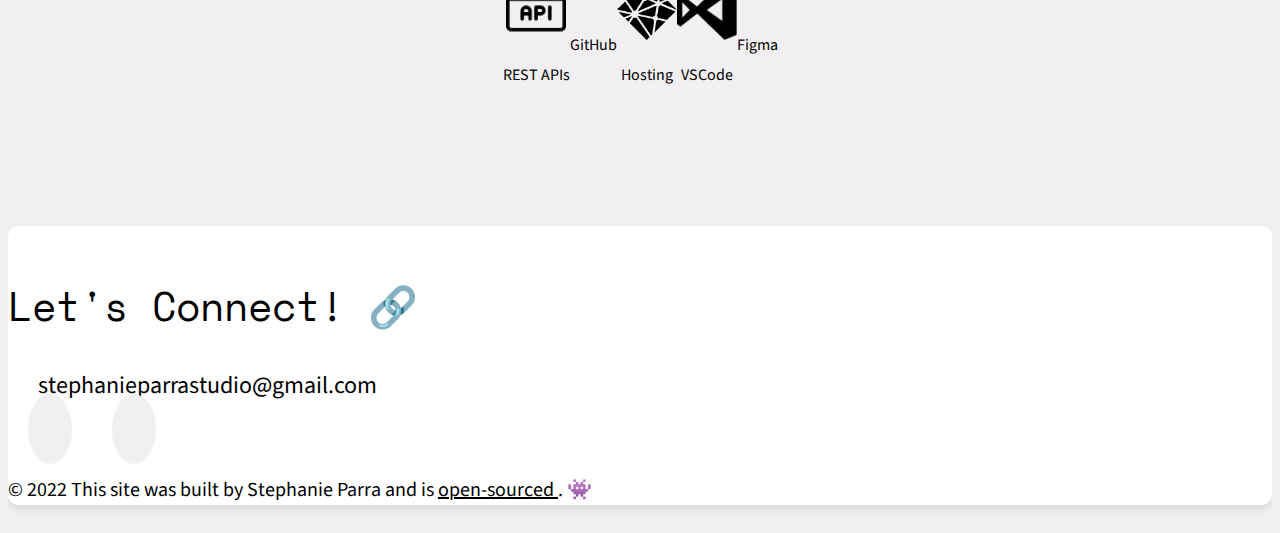
==== commit 2d1e4639: "added alt text for images" ====
--- a/index.html
+++ b/index.html
@@ -114,7 +114,7 @@
               <img
                 src="https://s3.amazonaws.com/shecodesio-production/uploads/files/000/131/828/original/portfolio-dictionary.png?1720216375"
                 class="card-img-top"
-                alt="Image 1"
+                alt="dictionary-project-image"
               />
               <div class="card-body">
                 <h3 class="card-title">Dictionary App</h3>
@@ -158,7 +158,7 @@
               <img
                 src="https://s3.amazonaws.com/shecodesio-production/uploads/files/000/131/827/original/portfolio-weather.png?1720216315"
                 class="card-img-top"
-                alt="Image 2"
+                alt="react-weather-project-image"
               />
               <div class="card-body">
                 <h3 class="card-title">Weather App</h3>
@@ -205,7 +205,7 @@
               <img
                 src="https://s3.amazonaws.com/shecodesio-production/uploads/files/000/131/829/original/portfolio-stickynotes.png?1720216434"
                 class="card-img-top"
-                alt="Image 3"
+                alt="sticky-notes-project-image"
               />
               <div class="card-body">
                 <h3 class="card-title">Sticky Notes</h3>
@@ -245,7 +245,7 @@
               <img
                 src="https://s3.amazonaws.com/shecodesio-production/uploads/files/000/131/830/original/portfolio-github.png?1720216504"
                 class="card-img-top"
-                alt="Image 4"
+                alt="github-repo-gallery-project-image"
               />
               <div class="card-body">
                 <h3 class="card-title">Github Repo Gallery</h3>
@@ -289,7 +289,7 @@
               <img
                 src="https://s3.amazonaws.com/shecodesio-production/uploads/files/000/131/831/original/portfolio-game.png?1720216570"
                 class="card-img-top"
-                alt="Image 5"
+                alt="guess-the-word-game-project-image"
               />
               <div class="card-body">
                 <h3 class="card-title">Guess the Word Game</h3>
@@ -331,7 +331,7 @@
               <img
                 src="https://s3.amazonaws.com/shecodesio-production/uploads/files/000/132/594/original/portfolio-unplugged.png?1720645392"
                 class="card-img-top"
-                alt="Image 6"
+                alt="unplugged-project-image"
               />
               <div class="card-body">
                 <h3 class="card-title">Unplugged</h3>
@@ -399,7 +399,7 @@
             <img
               src="https://s3.amazonaws.com/shecodesio-production/uploads/files/000/131/832/original/portfolio-headshot.png?1720216728"
               class="img-fluid profile-pic align-self-start"
-              alt="Stephanie"
+              alt="stephanie-parra-profile-image"
             />
           </div>
         </div>
